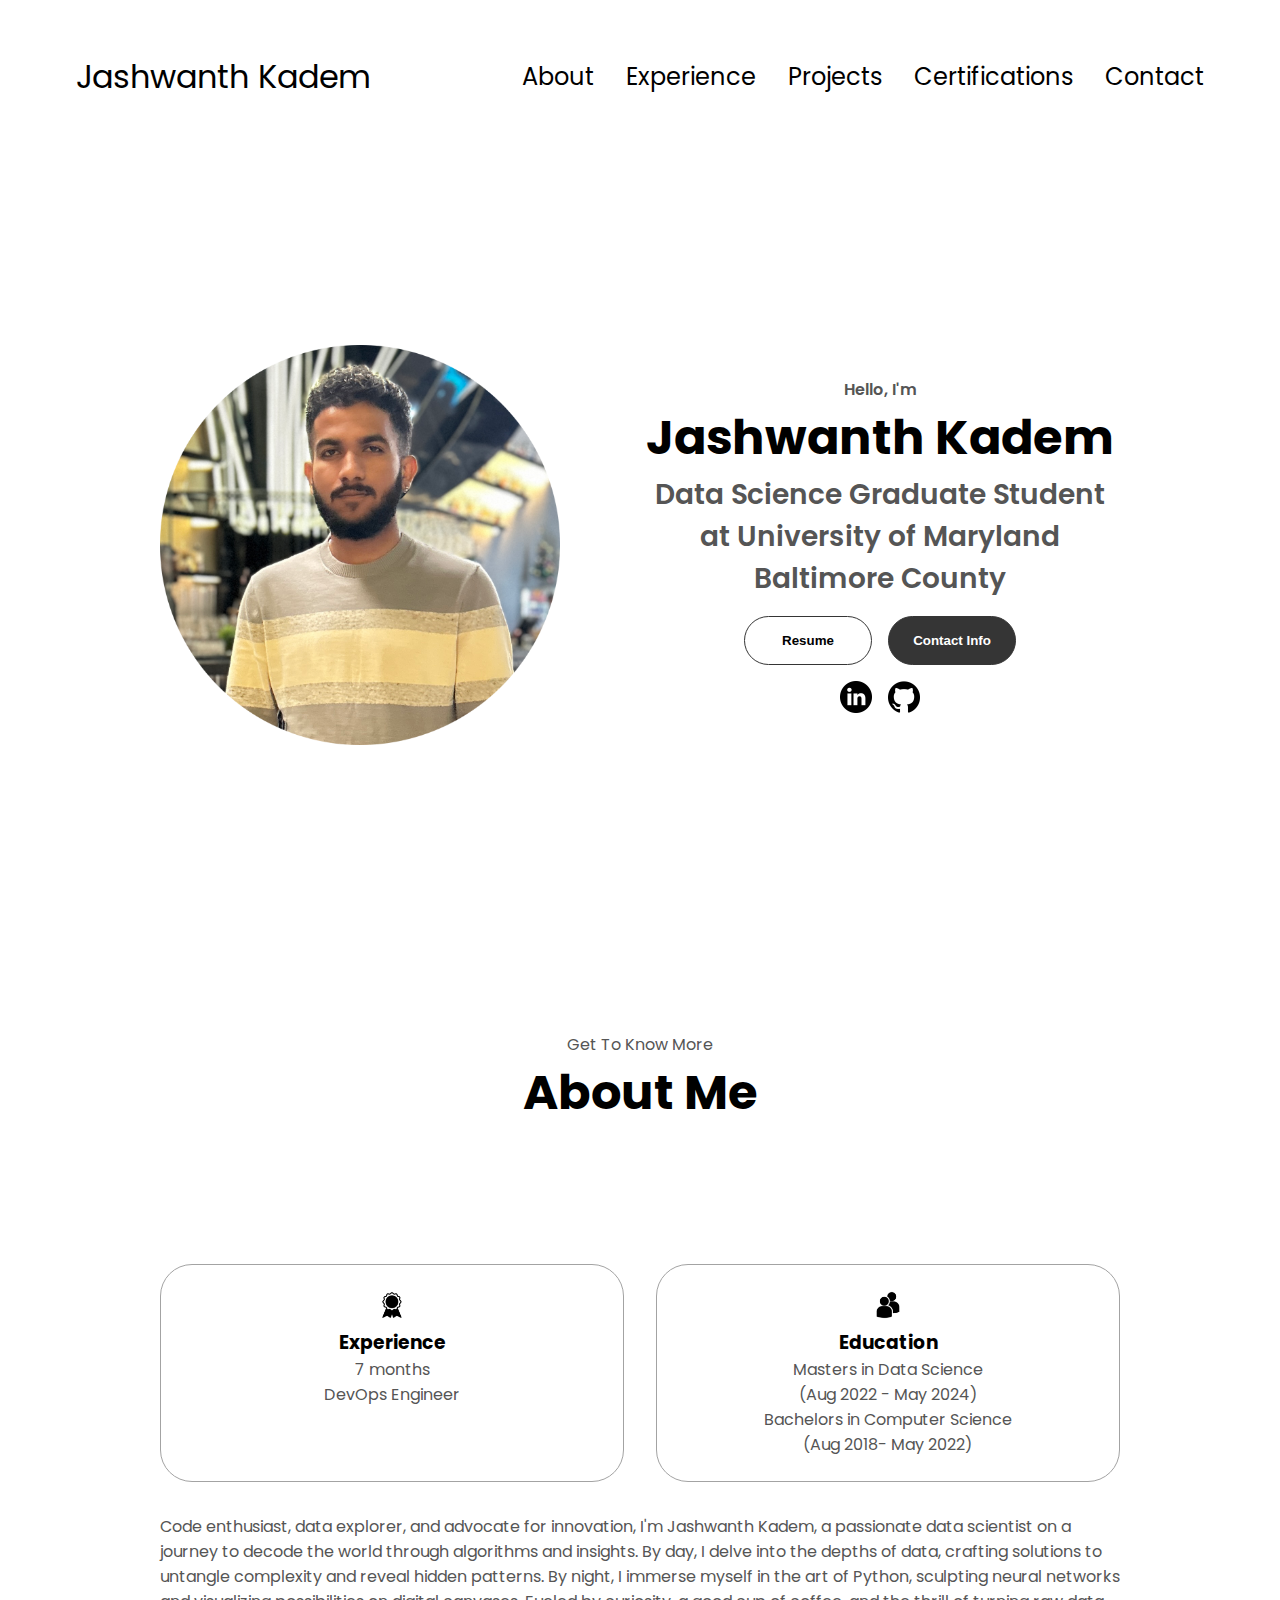
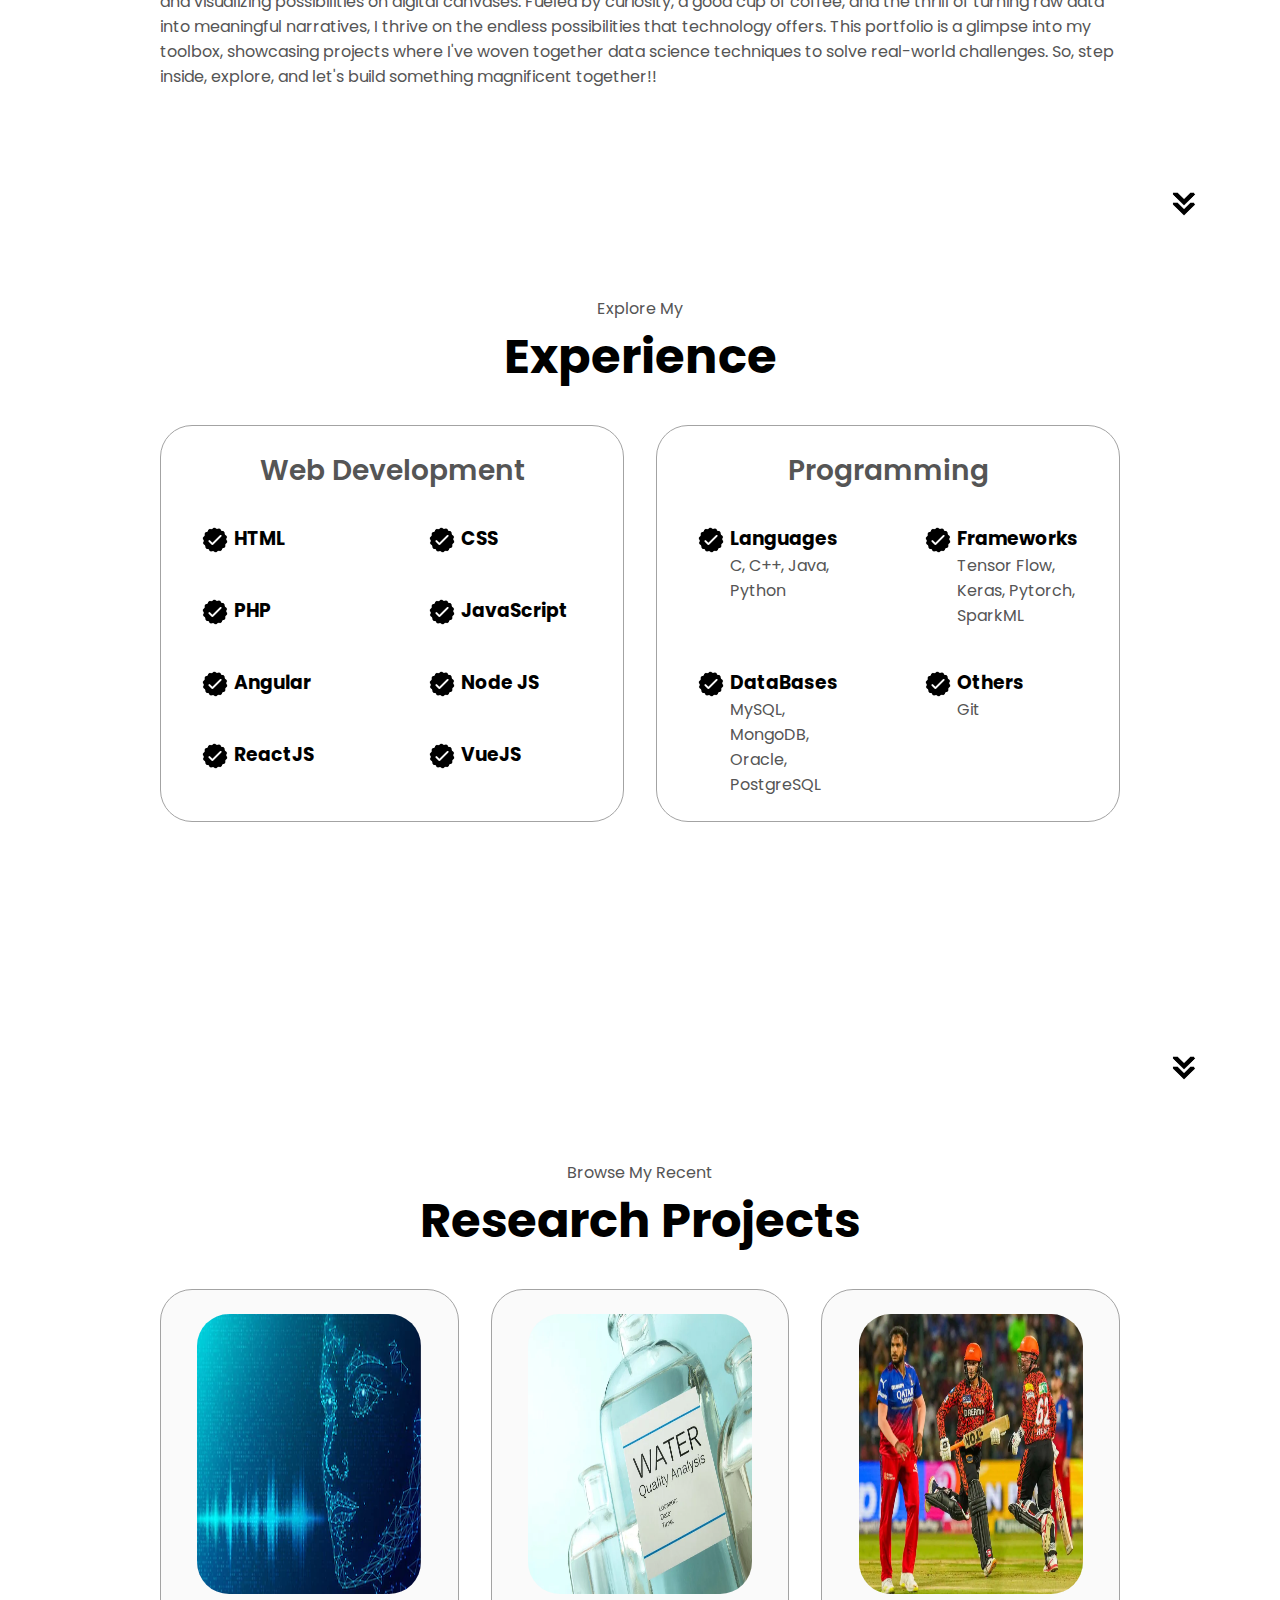
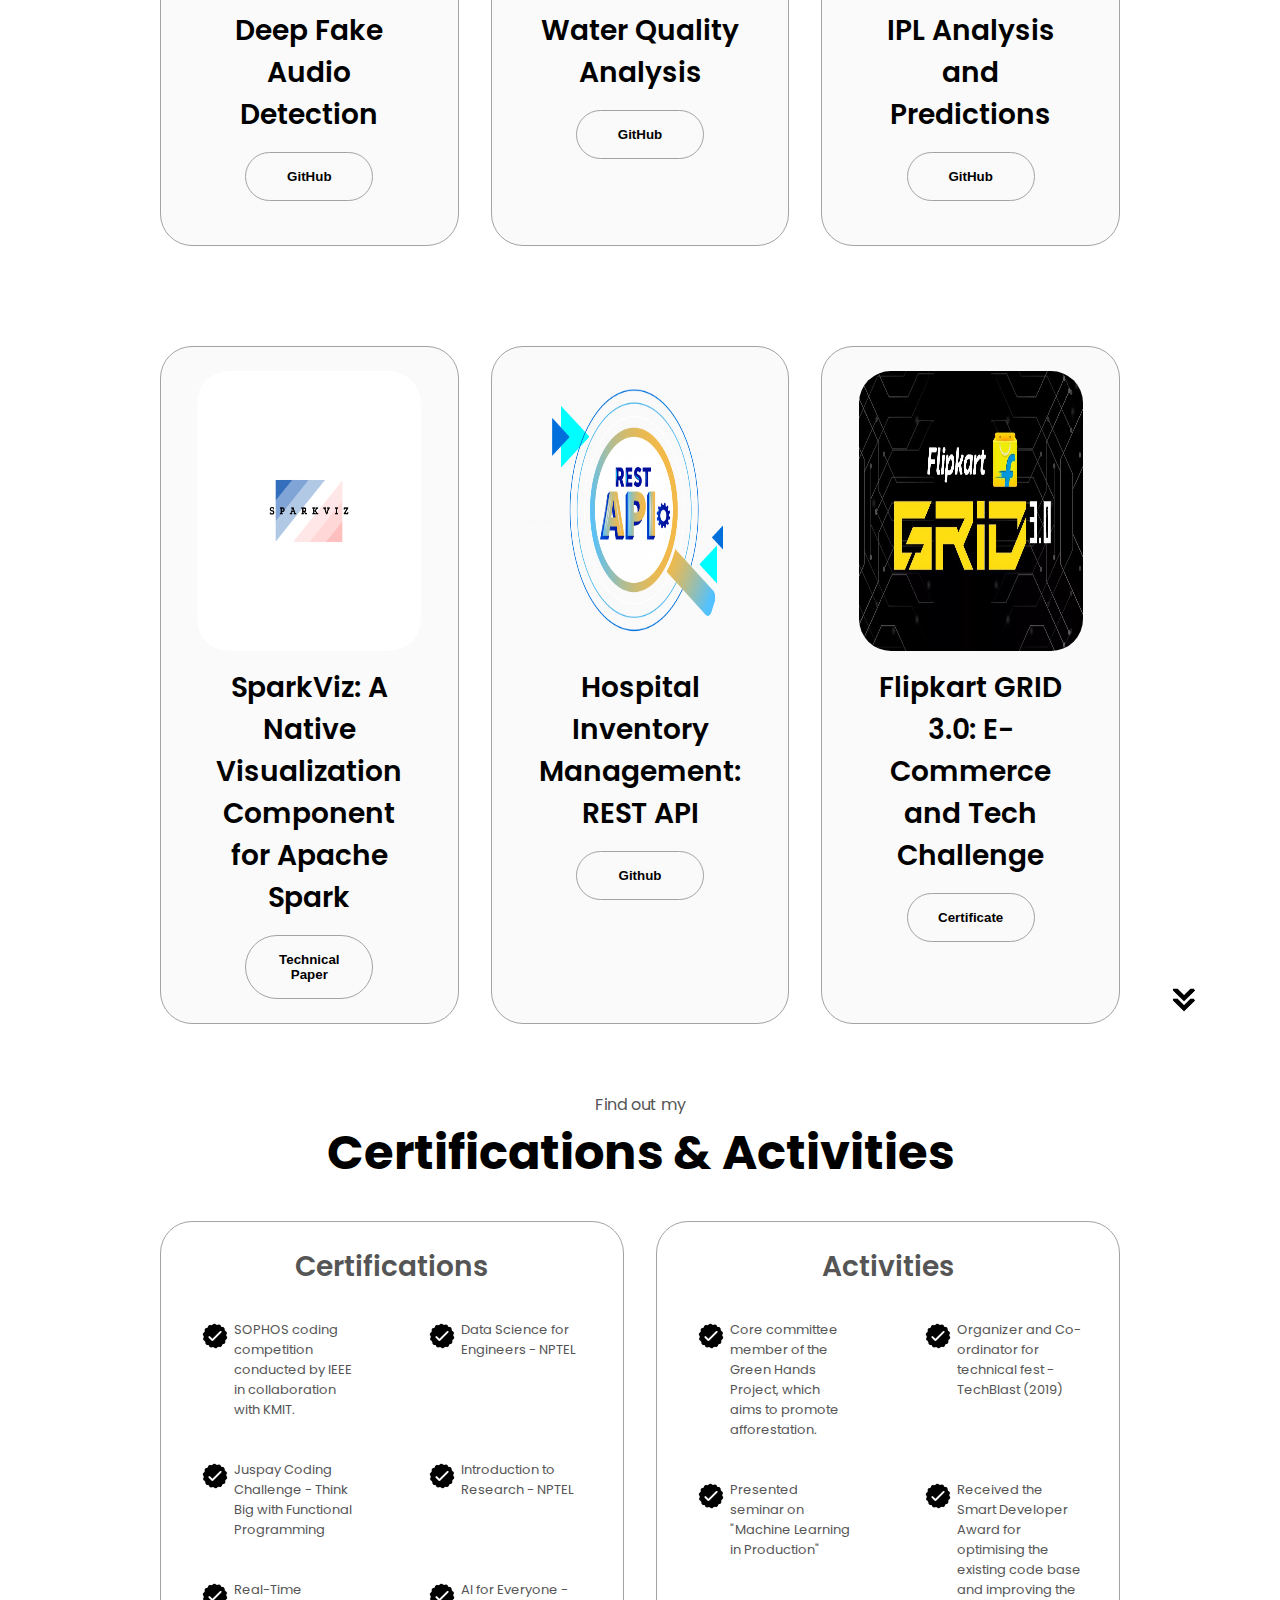
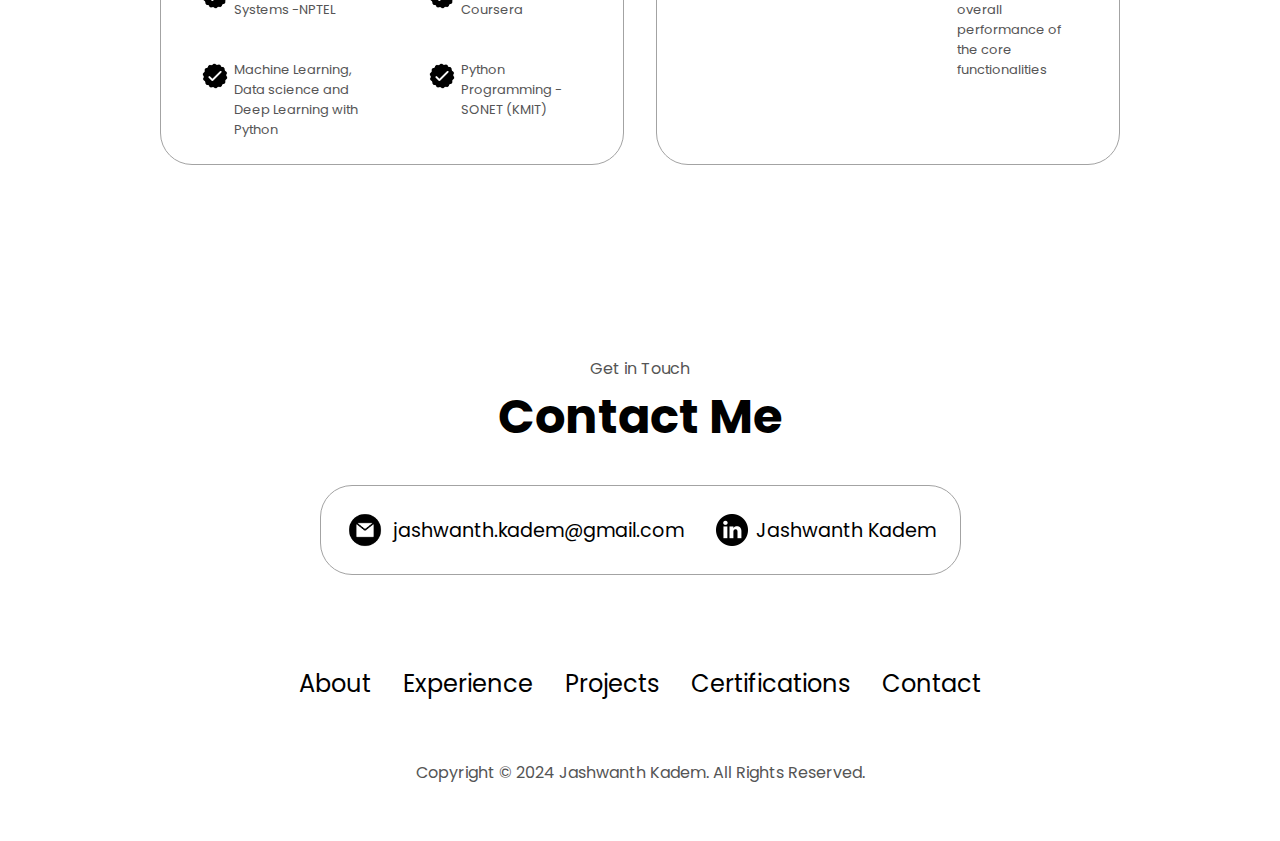
==== index.html @ 98bf72a2 "Update index.html" ====
<!DOCTYPE html>
<html lang="en">
  <head>
    <meta charset="UTF-8" />
    <meta http-equiv="X-UA-Compatible" content="IE=edge" />
    <meta name="viewport" content="width=device-width, initial-scale=1.0" />
    <title>Jashwanth Kadem</title>
    <link rel="stylesheet" href="style.css" />
    <link rel="stylesheet" href="mediaqueries.css" />
  </head>
  <body>
    <nav id="desktop-nav">
      <div class="logo">Jashwanth Kadem</div>
      <div>
        <ul class="nav-links">
          <li><a href="#about">About</a></li>
          <li><a href="#experience">Experience</a></li>
          <li><a href="#projects">Projects</a></li>
          <li><a href="#certifications">Certifications</a></li>
          <li><a href="#contact">Contact</a></li>
        </ul>
      </div>
    </nav>
    <nav id="hamburger-nav">
      <div class="logo">Jashwanth Kadem</div>
      <div class="hamburger-menu">
        <div class="hamburger-icon" onclick="toggleMenu()">
          <span></span>
          <span></span>
          <span></span>
        </div>
        <div class="menu-links">
          <li><a href="#about" onclick="toggleMenu()">About</a></li>
          <li><a href="#experience" onclick="toggleMenu()">Experience</a></li>
          <li><a href="#projects" onclick="toggleMenu()">Projects</a></li>
          <li><a href="#certifications" onclick="toggleMenu()">Certifications</a></li>
          <li><a href="#contact" onclick="toggleMenu()">Contact</a></li>
        </div>
      </div>
    </nav>
    <section id="profile">
      <div class="section__pic-container">
        <img src="assets/picture.png" alt="Jashwanth Kadem profile picture" />
      </div>
      <div class="section__text">
        <p class="section__text__p1">Hello, I'm</p>
        <h1 class="title">Jashwanth Kadem</h1>
        <p class="section__text__p2">Data Science Graduate Student at University of Maryland Baltimore County</p>
        <div class="btn-container">
          <button
            class="btn btn-color-2"
            onclick="window.open('./assets/Jashwanth_Kadem_V5.pdf')"
          >
            Resume
          </button>
          <button class="btn btn-color-1" onclick="location.href='./#contact'">
            Contact Info
          </button>
        </div>
        <div id="socials-container">
          <img
            src="./assets/linkedin.png"
            alt="My LinkedIn profile"
            class="icon"
            onclick="location.href='https://www.linkedin.com/in/jashwanth-kadem/'"
          />
          <img
            src="./assets/github.png"
            alt="My Github profile"
            class="icon"
            onclick="location.href='https://github.com/jashwanthKadem'"
          />
        </div>
      </div>
    </section>
    <section id="about">
      <p class="section__text__p1">Get To Know More</p>
      <h1 class="title">About Me</h1>
      <div class="section-container">
<!--         <div class="section__pic-container">
          <img
            src="./assets/about-me-pic.jpg"
            alt="Profile picture"
            class="about-pic"
          />
        </div> -->
        <div class="about-details-container">
          <div class="about-containers">
            <div class="details-container">
              <img
                src="./assets/experience.png"
                alt="Experience icon"
                class="icon"
              />
              <h3>Experience</h3>
              <p>7 months <br />DevOps Engineer</p>
            </div>
            <div class="details-container">
              <img
                src="./assets/education.png"
                alt="Education icon"
                class="icon"
              />
              <h3>Education</h3>
              <p>Masters in Data Science<br />(Aug 2022 - May 2024)<br />Bachelors in Computer Science <br />(Aug 2018- May 2022)</p>
            </div>
          </div>
          <div class="text-container">
            <p>
              Code enthusiast, data explorer, and advocate for innovation, I'm Jashwanth Kadem, a passionate data scientist on a journey to decode the world through algorithms and insights.
              By day, I delve into the depths of data, crafting solutions to untangle complexity and reveal hidden patterns. By night, I immerse myself in the art of Python, sculpting neural networks and visualizing possibilities on digital canvases. 
              Fueled by curiosity, a good cup of coffee, and the thrill of turning raw data into meaningful narratives, I thrive on the endless possibilities that technology offers.
              This portfolio is a glimpse into my toolbox, showcasing projects where I've woven together data science techniques to solve real-world challenges. So, step inside, explore, and let's build something magnificent together!!
            </p>
          </div>
        </div>
      </div>
      <img
        src="./assets/arrow.png"
        alt="Arrow icon"
        class="icon arrow"
        onclick="location.href='./#experience'"
      />
    </section>
    <section id="experience">
      <p class="section__text__p1">Explore My</p>
      <h1 class="title">Experience</h1>
      <div class="experience-details-container">
        <div class="about-containers">
          <div class="details-container">
            <h2 class="experience-sub-title">Web Development</h2>
            <div class="article-container">
              <article>
                <img
                src="./assets/checkmark.png"
                  alt="Experience icon"
                  class="icon"
                />
                <div>
                  <h3>HTML</h3>  
                </div>
              </article>
              <article>
                <img
                  src="./assets/checkmark.png"
                  alt="Experience icon"
                  class="icon"
                />
                <div>
                  <h3>CSS</h3>
                </div>
              </article>
              <article>
                <img
                  src="./assets/checkmark.png"
                  alt="Experience icon"
                  class="icon"
                />
                <div>
                  <h3>PHP</h3>                 
                </div>
              </article>
              <article>
                <img
                  src="./assets/checkmark.png"
                  alt="Experience icon"
                  class="icon"
                />
                <div>
                  <h3>JavaScript</h3> 
                </div>
              </article>
              <article>
                <img
                  src="./assets/checkmark.png"
                  alt="Experience icon"
                  class="icon"
                />
                <div>
                  <h3>Angular</h3>                 
                </div>
              </article>
              <article>
                <img
                  src="./assets/checkmark.png"
                  alt="Experience icon"
                  class="icon"
                />
                <div>
                  <h3>Node JS</h3>
                </div>
              </article>
              <article>
                <img
                  src="./assets/checkmark.png"
                  alt="Experience icon"
                  class="icon"
                />
                <div>
                  <h3>ReactJS</h3>
                </div>
              </article>
              <article>
                <img
                  src="./assets/checkmark.png"
                  alt="Experience icon"
                  class="icon"
                />
                <div>
                  <h3>VueJS</h3>
                </div>
              </article>
            </div>
          </div>
          <div class="details-container">
            <h2 class="experience-sub-title">Programming</h2>
            <div class="article-container">
              <article>
                <img
                  src="./assets/checkmark.png"
                  alt="Experience icon"
                  class="icon"
                />
                <div>
                  <h3>Languages</h3>
                  <p>C, C++, Java, Python</p>
                </div>
              </article>
              <article>
                <img
                  src="./assets/checkmark.png"
                  alt="Experience icon"
                  class="icon"
                />
                <div>
                  <h3>Frameworks</h3>
                  <p>Tensor Flow, Keras, Pytorch, SparkML</p>
                </div>
              </article>
              <article>
                <img
                  src="./assets/checkmark.png"
                  alt="Experience icon"
                  class="icon"
                />
                <div>
                  <h3>DataBases</h3>
                  <p>MySQL, MongoDB, Oracle, PostgreSQL </p>
                </div>
              </article>
              <article>
                <img
                  src="./assets/checkmark.png"
                  alt="Experience icon"
                  class="icon"
                />
                <div>
                  <h3>Others</h3>
                  <p>Git</p>
                </div>
              </article>
            </div>
          </div>
        </div>
      </div>
      <img
        src="./assets/arrow.png"
        alt="Arrow icon"
        class="icon arrow"
        onclick="location.href='./#projects'"
      />
    </section>
    <section id="projects">
      <p class="section__text__p1">Browse My Recent</p>
      <h1 class="title">Research Projects</h1>
      <div class="experience-details-container">
        <div class="about-containers">
          <div class="details-container color-container">
            <div class="article-container">
              <img style="height: 280px;"
                src="./assets/artificial-intelligence-ai.jpeg.webp"
                alt="Project 1"
                class="project-img"
              />
            </div>
            <h2 class="experience-sub-title project-title">Deep Fake Audio Detection</h2>
            <div class="btn-container">
              <button
                style="margin-bottom: 20px;"
                class="btn btn-color-2 project-btn"
                onclick="window.open('https://github.com/jashwanthKadem/DeepFake-Audio-Detection')"
              >
                GitHub
              </button>
          
            </div>
          </div>
          <div class="details-container color-container">
            <div class="article-container">
              <img style="height: 280px;"
                src="./assets/water-quality-analysis.jpg.webp"
                alt="Project 2"
                class="project-img"
              />
            </div>
            <h2 class="experience-sub-title project-title">Water Quality Analysis</h2>
            <div class="btn-container">
              <button
                style="margin-bottom: 20px;"
                class="btn btn-color-2 project-btn"
                onclick="window.open('https://github.com/jashwanthKadem/Water-Quality-Analysis')"
              >
                GitHub
              </button>
              
            </div>
          </div>
          <div class="details-container color-container">
            <div class="article-container">
              <img style="height: 280px;"
                src="./assets/IPL-2024-RCB-vs-SRH.jpg.webp"
                alt="Project 3"
                class="project-img"
              />
            </div>
            <h2 class="experience-sub-title project-title">IPL Analysis and Predictions</h2>
            <div class="btn-container">
              <button
                style="margin-bottom: 20px;"
                class="btn btn-color-2 project-btn"
                onclick="window.open('https://github.com/jashwanthKadem/IPL-Predictions')"
              >
                GitHub
              </button>
              
            </div>
          </div>
        </div>
      </div>
    </section>
    <section id="projects">
      <div class="experience-details-container">
        <div class="about-containers">
          <div class="details-container color-container">
            <div class="article-container">
              <img style="height: 280px;"
                src="./assets/SParkViz.png"
                alt="Project 1"
                class="project-img"
              />
            </div>
            <h2 class="experience-sub-title project-title">SparkViz: A Native Visualization Component for Apache Spark</h2>
            <div class="btn-container">
              <button
                class="btn btn-color-2 project-btn"
                onclick="window.open('https://github.com/jashwanthKadem/SparkViz')"
              >
                Technical Paper
              </button>
              
            </div>
          </div>
          <div class="details-container color-container">
            <div class="article-container">
              <img style="height: 280px;"
                src="./assets/micro.png"
                alt="Project 2"
                class="project-img"
              />
            </div>
            <h2 class="experience-sub-title project-title">Hospital Inventory Management: REST API</h2>
            <div class="btn-container">
              <button
                class="btn btn-color-2 project-btn"
                onclick="window.open('https://github.com/Kalyanraja/18DB1A054X-MICRO-PROJECT-1')"
              >
                Github
              </button>
            </div>
          </div>
          <div class="details-container color-container">
            <div class="article-container">
              <img style="height: 280px;"
                src="./assets/featured.png"
                alt="Project 3"
                class="project-img"
              />
            </div>
            <h2 class="experience-sub-title project-title">Flipkart GRID 3.0: E-Commerce and Tech Challenge</h2>
            <div class="btn-container">
              <button
                class="btn btn-color-2 project-btn"
                onclick="window.open('./assets/Cdflip.pdf')"
              >
                Certificate
              </button>
            </div>
          </div>
        </div>
      </div>
      <img
        src="./assets/arrow.png"
        alt="Arrow icon"
        class="icon arrow"
        onclick="location.href='./#certifications'"
      />
    </section>
    <section id="certifications">
      <p class="section__text__p1">Find out my</p>
      <h1 class="title">Certifications & Activities</h1>
      <div class="experience-details-container">
        <div class="about-containers">
          <div class="details-container">
            <h2 class="experience-sub-title">Certifications</h2>
            <div class="article-container" style="font-size: 13px;">
              <article>
                <img
                  src="./assets/checkmark.png"
                  alt="Experience icon"
                  class="icon"
                />
                
                  <p>SOPHOS coding competition conducted by IEEE in collaboration with KMIT.</p>
                
              </article>
              <article>
                <img
                  src="./assets/checkmark.png"
                  alt="Experience icon"
                  class="icon"
                />
                
                  <p>Data Science for Engineers - NPTEL</p>
                
              </article>
              <article>
                <img
                  src="./assets/checkmark.png"
                  alt="Experience icon"
                  class="icon"
                />
                
                  <p>Juspay Coding Challenge - Think Big with Functional Programming </p>
                
              </article>
              <article>
                <img
                  src="./assets/checkmark.png"
                  alt="Experience icon"
                  class="icon"
                />
                
                  <p>Introduction to Research - NPTEL</p>
                
              </article>
              <article>
                <img
                  src="./assets/checkmark.png"
                  alt="Experience icon"
                  class="icon"
                />
                <div>
                  <p>Real-Time Systems -NPTEL</p>
                </div>
              </article>
            </article>
            <article>
              <img
                src="./assets/checkmark.png"
                alt="Experience icon"
                class="icon"
              />
              <div>
                <p>AI for Everyone - Coursera</p>
              </div>
            </article>
            <article>
              <img
                src="./assets/checkmark.png"
                alt="Experience icon"
                class="icon"
              />
              <div>
                <p>Machine Learning, Data science and Deep Learning with Python</p>
              </div>
            </article>
            <article>
              <img
                src="./assets/checkmark.png"
                alt="Experience icon"
                class="icon"
              />
              <div>
                <p>Python Programming - SONET (KMIT)</p>
              </div>
            </article>
            </div>
          </div>
          <div class="details-container">
            <h2 class="experience-sub-title">Activities</h2>
            <div class="article-container" style="font-size: 13px;">
              <article>
                <img
                  src="./assets/checkmark.png"
                  alt="Experience icon"
                  class="icon"
                />
                <div>
                  <p>Core committee member of the Green Hands Project, which aims to promote afforestation.</p>
                </div>
              </article>
              <article>
                <img
                  src="./assets/checkmark.png"
                  alt="Experience icon"
                  class="icon"
                />
                <div>
                  <p>Organizer and Co-ordinator for technical fest - TechBlast (2019)</p>
                </div>
              </article>
              <article>
                <img
                  src="./assets/checkmark.png"
                  alt="Experience icon"
                  class="icon"
                />
                <div>
                  <p>Presented seminar on "Machine Learning in Production"</p>
                </div>
              </article>
              <article>
                <img
                  src="./assets/checkmark.png"
                  alt="Experience icon"
                  class="icon"
                />
                <div>
                  <p>Received the Smart Developer Award for optimising the existing code base and improving the
                    overall performance of the core functionalities</p>
                </div>
              </article>
            </div>
              
          </div>
        </div>
      </div>
      <img
        src="./assets/arrow.png"
        alt="Arrow icon"
        class="icon arrow"
        onclick="location.href='./#contact'"
      />
    </section>
    <section id="contact">
      <p class="section__text__p1">Get in Touch</p>
      <h1 class="title">Contact Me</h1>
      <div class="contact-info-upper-container">
        <div class="contact-info-container">
          <img
            src="./assets/email.png"
            alt="Email icon"
            class="icon contact-icon email-icon"
          />
          <p><a href="mailto:examplemail@gmail.com">jashwanth.kadem@gmail.com</a></p>
        </div>
        <div class="contact-info-container">
          <img
            src="./assets/linkedin.png"
            alt="LinkedIn icon"
            class="icon contact-icon"
          />
          <p><a href="https://www.linkedin.com/in/jashwanth-kadem7/">Jashwanth Kadem</a></p>
        </div>
      </div>
    </section>
    <footer>
      <nav>
        <div class="nav-links-container">
          <ul class="nav-links">
            <li><a href="#about">About</a></li>
            <li><a href="#experience">Experience</a></li>
            <li><a href="#projects">Projects</a></li>
            <li><a href="#certifications">Certifications</a></li>
            <li><a href="#contact">Contact</a></li>
          </ul>
        </div>
      </nav>
      <p>Copyright &#169; 2024 Jashwanth Kadem. All Rights Reserved.</p>
    </footer>
    <script src="script.js"></script>
  </body>
</html>
---- style.css ----
/* GENERAL */

@import url("https://fonts.googleapis.com/css2?family=Poppins:wght@300;400;500;600&display=swap");

* {
  margin: 0;
  padding: 0;
}

body {
  font-family: "Poppins", sans-serif;
}

html {
  scroll-behavior: smooth;
}

p {
  color: rgb(85, 85, 85);
}

/* TRANSITION */

a,
.btn {
  transition: all 300ms ease;
}

/* DESKTOP NAV */

nav,
.nav-links {
  display: flex;
}

nav {
  justify-content: space-around;
  align-items: center;
  height: 17vh;
}

.nav-links {
  gap: 2rem;
  list-style: none;
  font-size: 1.5rem;
}

a {
  color: black;
  text-decoration: none;
  text-decoration-color: white;
}

a:hover {
  color: grey;
  text-decoration: underline;
  text-underline-offset: 1rem;
  text-decoration-color: rgb(181, 181, 181);
}

.logo {
  font-size: 2rem;
}

.logo:hover {
  cursor: default;
}

/* HAMBURGER MENU */

#hamburger-nav {
  display: none;
}

.hamburger-menu {
  position: relative;
  display: inline-block;
}

.hamburger-icon {
  display: flex;
  flex-direction: column;
  justify-content: space-between;
  height: 24px;
  width: 30px;
  cursor: pointer;
}

.hamburger-icon span {
  width: 100%;
  height: 2px;
  background-color: black;
  transition: all 0.3 ease-in-out;
}

.menu-links {
  position: absolute;
  top: 100%;
  right: 0;
  background-color: white;
  width: fit-content;
  max-height: 0;
  overflow: hidden;
  transition: all 0.3 ease-in-out;
}

.menu-links a {
  display: block;
  padding: 10px;
  text-align: center;
  font-size: 1.5rem;
  color: black;
  text-decoration: none;
  transition: all 0.3 ease-in-out;
}

.menu-links li {
  list-style: none;
}

.menu-links.open {
  max-height: 300px;
}

.hamburger-icon.open span:first-child {
  transform: rotate(45deg) translate(10px, 5px);
}

.hamburger-icon.open span:nth-child(2) {
  opacity: 0;
}

.hamburger-icon.open span:last-child {
  transform: rotate(-45deg) translate(10px, -5px);
}

.hamburger-icon span:first-child {
  transform: none;
}

.hamburger-icon span:first-child {
  opacity: 1;
}

.hamburger-icon span:first-child {
  transform: none;
}

/* SECTIONS */

section {
  padding-top: 4vh;
  height: 96vh;
  margin: 0 10rem;
  box-sizing: border-box;
  min-height: fit-content;
}

.section-container {
  display: flex;
}

/* PROFILE SECTION */

#profile {
  display: flex;
  justify-content: center;
  gap: 5rem;
  height: 80vh;
}

.section__pic-container {
  display: flex;
  height: 400px;
  width: 400px;
  margin: auto 0;
}

.section__text {
  align-self: center;
  text-align: center;
}

.section__text p {
  font-weight: 600;
}

.section__text__p1 {
  text-align: center;
}

.section__text__p2 {
  font-size: 1.75rem;
  margin-bottom: 1rem;
}

.title {
  font-size: 3rem;
  text-align: center;
}

#socials-container {
  display: flex;
  justify-content: center;
  margin-top: 1rem;
  gap: 1rem;
}

/* ICONS */

.icon {
  cursor: pointer;
  height: 2rem;
}

/* BUTTONS */

.btn-container {
  display: flex;
  justify-content: center;
  gap: 1rem;
}

.btn {
  font-weight: 600;
  transition: all 300ms ease;
  padding: 1rem;
  width: 8rem;
  border-radius: 2rem;
}

.btn-color-1,
.btn-color-2 {
  border: rgb(53, 53, 53) 0.1rem solid;
}

.btn-color-1:hover,
.btn-color-2:hover {
  cursor: pointer;
}

.btn-color-1,
.btn-color-2:hover {
  background: rgb(53, 53, 53);
  color: white;
}

.btn-color-1:hover {
  background: rgb(0, 0, 0);
}

.btn-color-2 {
  background: none;
}

.btn-color-2:hover {
  border: rgb(255, 255, 255) 0.1rem solid;
}

.btn-container {
  gap: 1rem;
}

/* ABOUT SECTION */

#about {
  position: relative;
}

.about-containers {
  gap: 2rem;
  margin-bottom: 2rem;
  margin-top: 2rem;
}

.about-details-container {
  justify-content: center;
  flex-direction: column;
}

.about-containers,
.about-details-container {
  display: flex;
}

.about-pic {
  border-radius: 2rem;
  height: 440px;
}

.arrow {
  position: absolute;
  right: -5rem;
  bottom: 2.5rem;
}

.details-container {
  padding: 1.5rem;
  flex: 1;
  background: white;
  border-radius: 2rem;
  border: rgb(53, 53, 53) 0.1rem solid;
  border-color: rgb(163, 163, 163);
  text-align: center;
}

.section-container {
  gap: 4rem;
  height: 80%;
}

.section__pic-container {
  height: 400px;
  width: 400px;
  margin: auto 0;
}

/* EXPERIENCE SECTION */

#experience {
  position: relative;
}

.experience-sub-title {
  color: rgb(85, 85, 85);
  font-weight: 600;
  font-size: 1.75rem;
  margin-bottom: 2rem;
}

.experience-details-container {
  display: flex;
  justify-content: center;
  flex-direction: column;
}

.article-container {
  display: flex;
  text-align: initial;
  flex-wrap: wrap;
  flex-direction: row;
  gap: 2.5rem;
  justify-content: space-around;
}

article {
  display: flex;
  width: 10rem;
  gap: 0.2rem;
}

article .icon {
  cursor: default;
}

/* PROJECTS SECTION */

#projects {
  position: relative;
}

.color-container {
  border-color: rgb(163, 163, 163);
  background: rgb(250, 250, 250);
}

.project-img {
  border-radius: 2rem;
  width: 90%;
  height: 90%;
}

.project-title {
  margin: 1rem;
  color: black;
}

.project-btn {
  color: black;
  border-color: rgb(163, 163, 163);
}

/* CONTACT */

#contact {
  display: flex;
  justify-content: center;
  flex-direction: column;
  height: 70vh;
}

.contact-info-upper-container {
  display: flex;
  justify-content: center;
  border-radius: 2rem;
  border: rgb(53, 53, 53) 0.1rem solid;
  border-color: rgb(163, 163, 163);
  background: (250, 250, 250);
  margin: 2rem auto;
  padding: 0.5rem;
}

.contact-info-container {
  display: flex;
  align-items: center;
  justify-content: center;
  gap: 0.5rem;
  margin: 1rem;
}

.contact-info-container p {
  font-size: larger;
}

.contact-icon {
  cursor: default;
}

.email-icon {
  height: 2.5rem;
}

/* FOOTER SECTION */

footer {
  height: 26vh;
  margin: 0 1rem;
}

footer p {
  text-align: center;
}
---- mediaqueries.css ----
@media screen and (max-width: 1400px) {
  #profile {
    height: 83vh;
    margin-bottom: 6rem;
  }
  .about-containers {
    flex-wrap: wrap;
  }
  #contact,
  #projects {
    height: fit-content;
  }
}

@media screen and (max-width: 1200px) {
  #desktop-nav {
    display: none;
  }
  #hamburger-nav {
    display: flex;
  }
  #experience,
  .experience-details-container {
    margin-top: 2rem;
  }
  #profile,
  .section-container {
    display: block;
  }
  .arrow {
    display: none;
  }
  section,
  .section-container {
    height: fit-content;
  }
  section {
    margin: 0 5%;
  }
  .section__pic-container {
    width: 275px;
    height: 275px;
    margin: 0 auto 2rem;
  }
  .about-containers {
    margin-top: 0;
  }
}

@media screen and (max-width: 600px) {
  #contact,
  footer {
    height: 40vh;
  }
  #profile {
    height: 83vh;
    margin-bottom: 0;
  }
  article {
    font-size: 1rem;
  }
  footer nav {
    height: fit-content;
    margin-bottom: 2rem;
  }
  .about-containers,
  .contact-info-upper-container,
  .btn-container {
    flex-wrap: wrap;
  }
  .contact-info-container {
    margin: 0;
  }
  .contact-info-container p,
  .nav-links li a {
    font-size: 1rem;
  }
  .experience-sub-title {
    font-size: 1.25rem;
  }
  .logo {
    font-size: 1.5rem;
  }
  .nav-links {
    flex-direction: column;
    gap: 0.5rem;
    text-align: center;
  }
  .section__pic-container {
    width: auto;
    height: 46vw;
    justify-content: center;
  }
  .section__text__p2 {
    font-size: 1.25rem;
  }
  .title {
    font-size: 2rem;
  }
  .text-container {
    text-align: justify;
  }
}
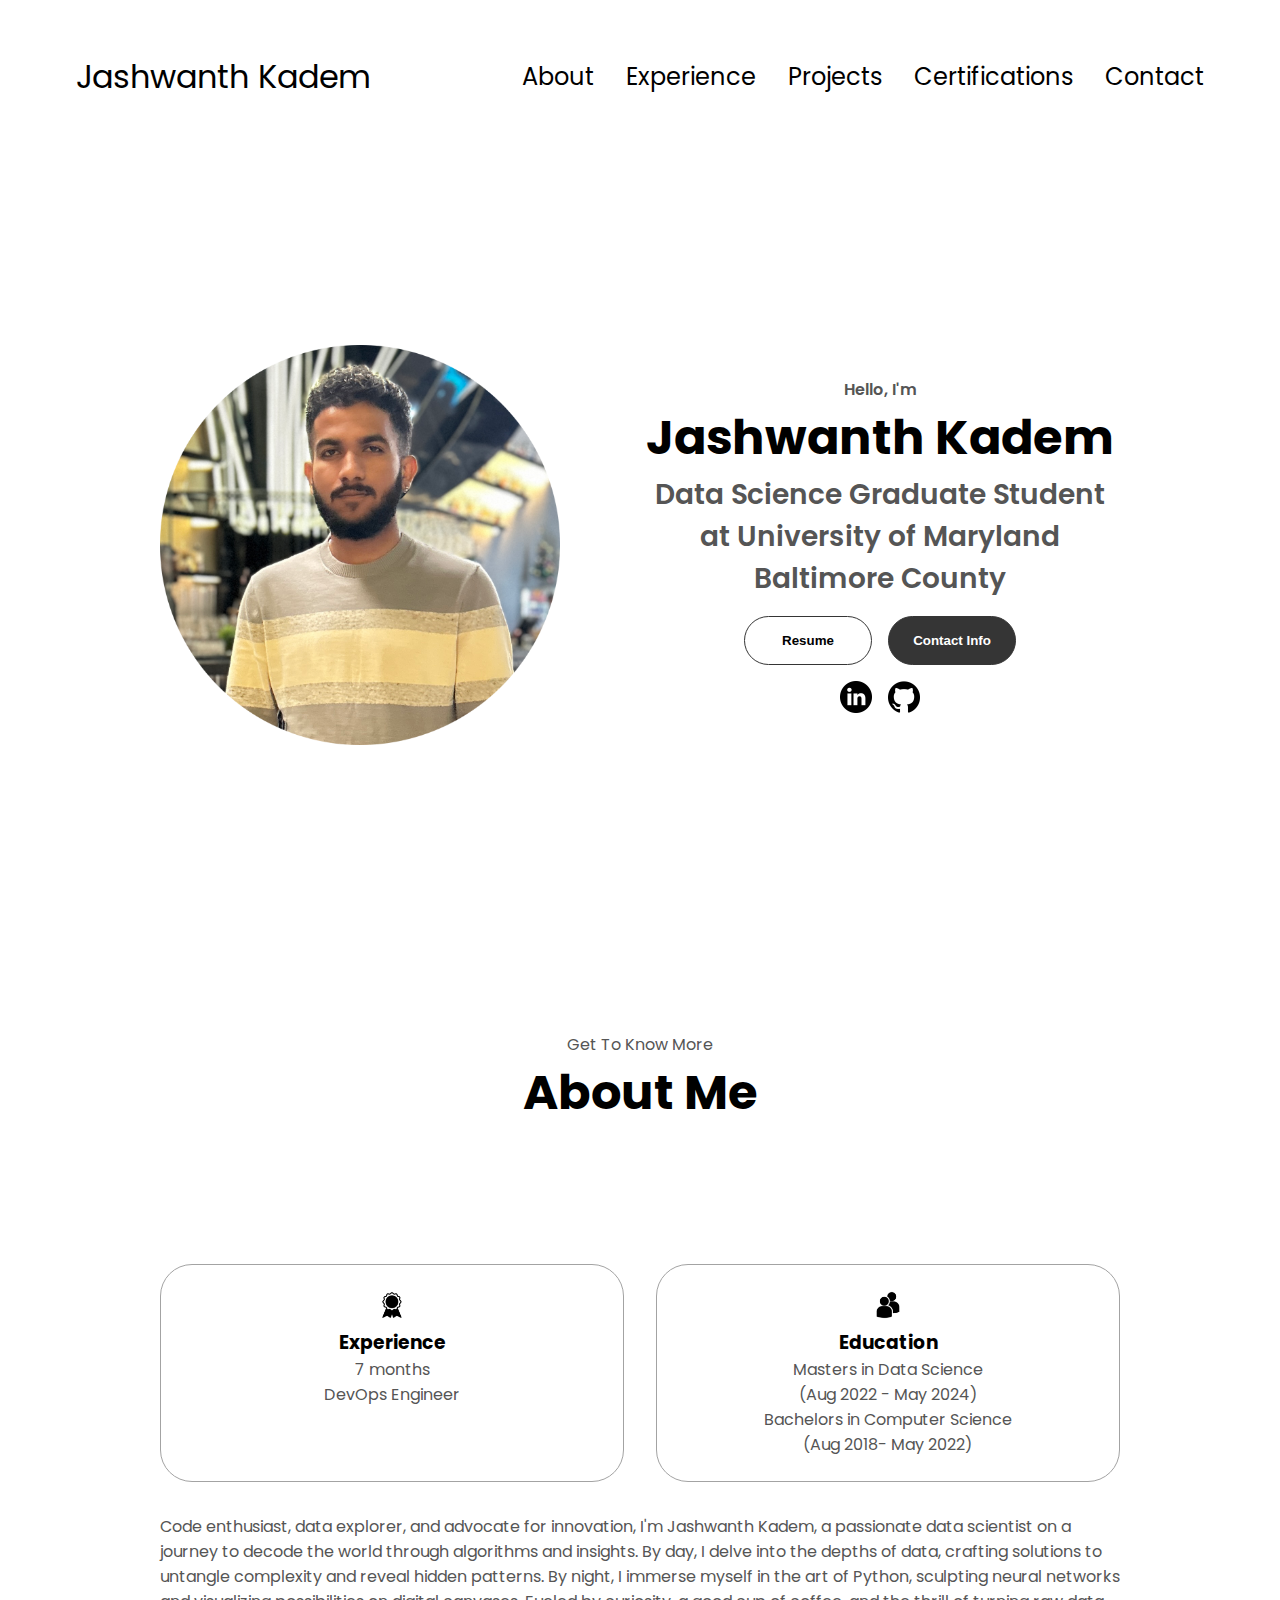
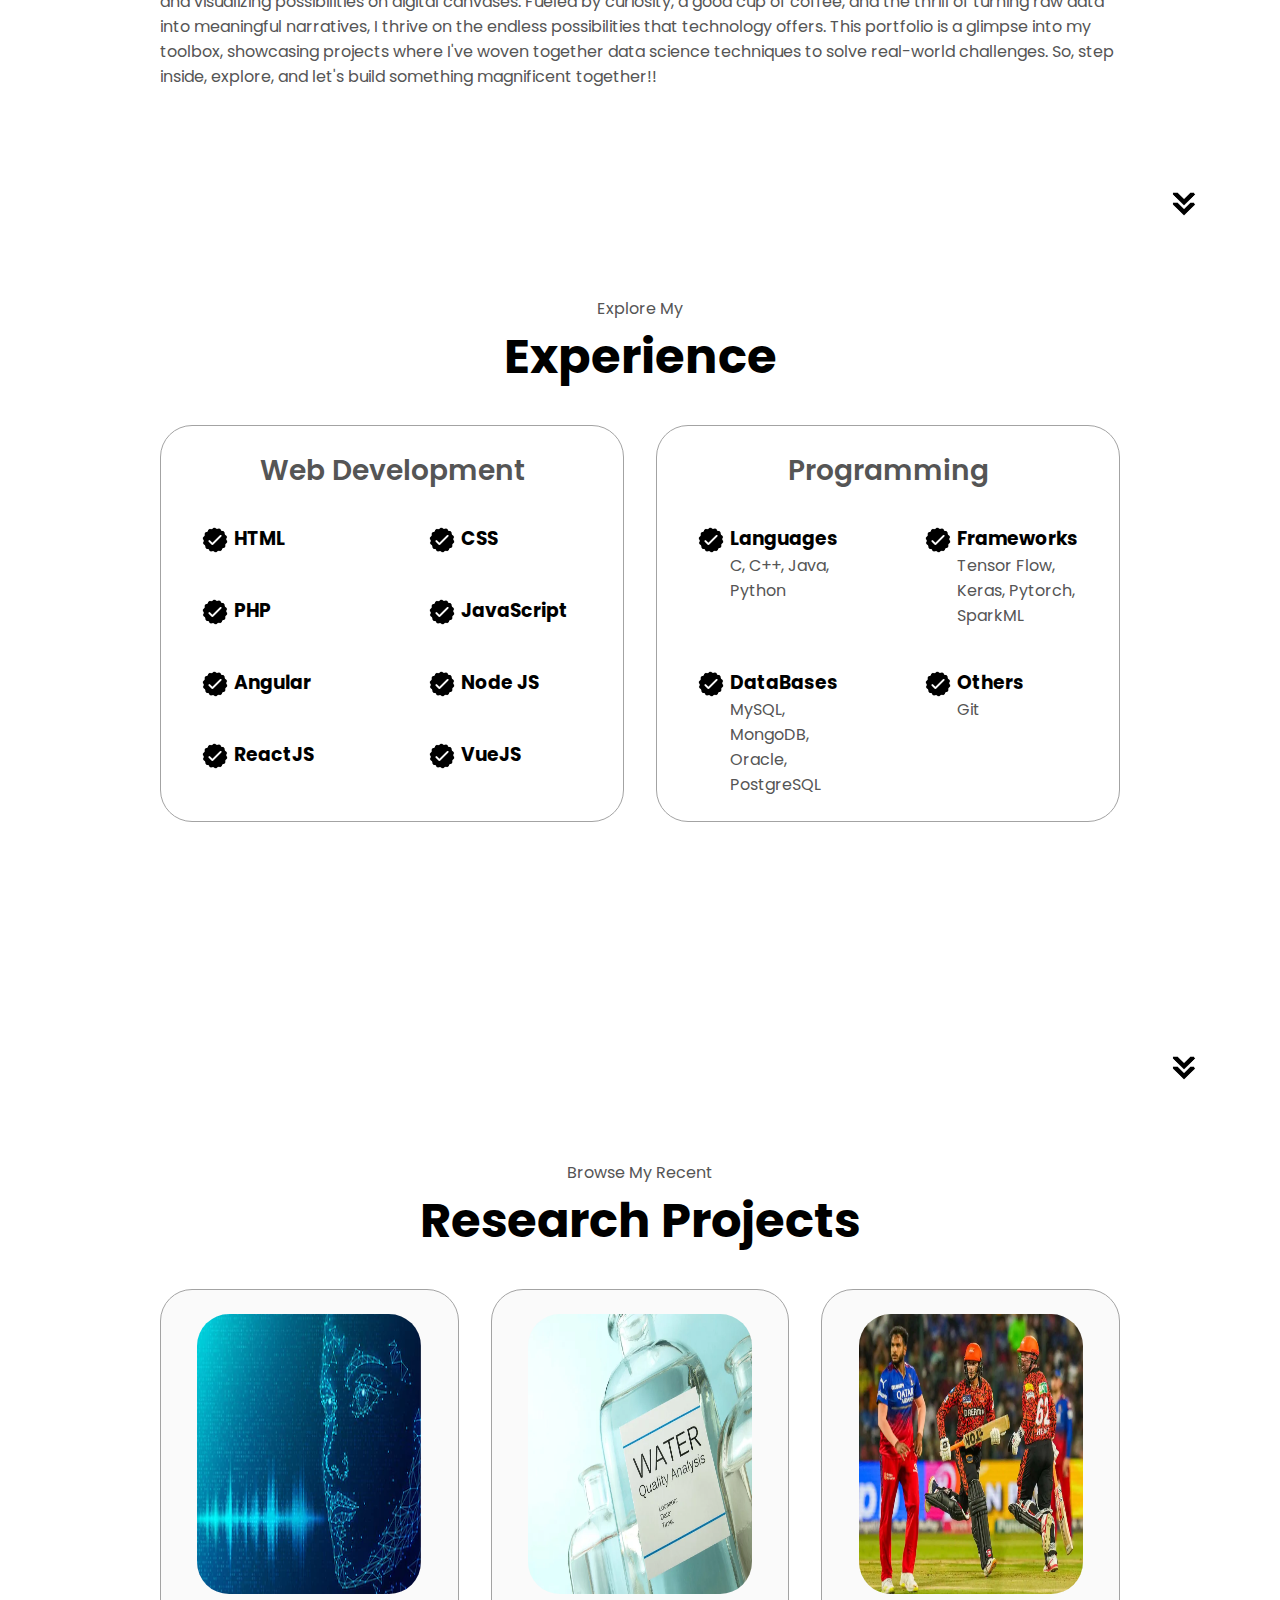
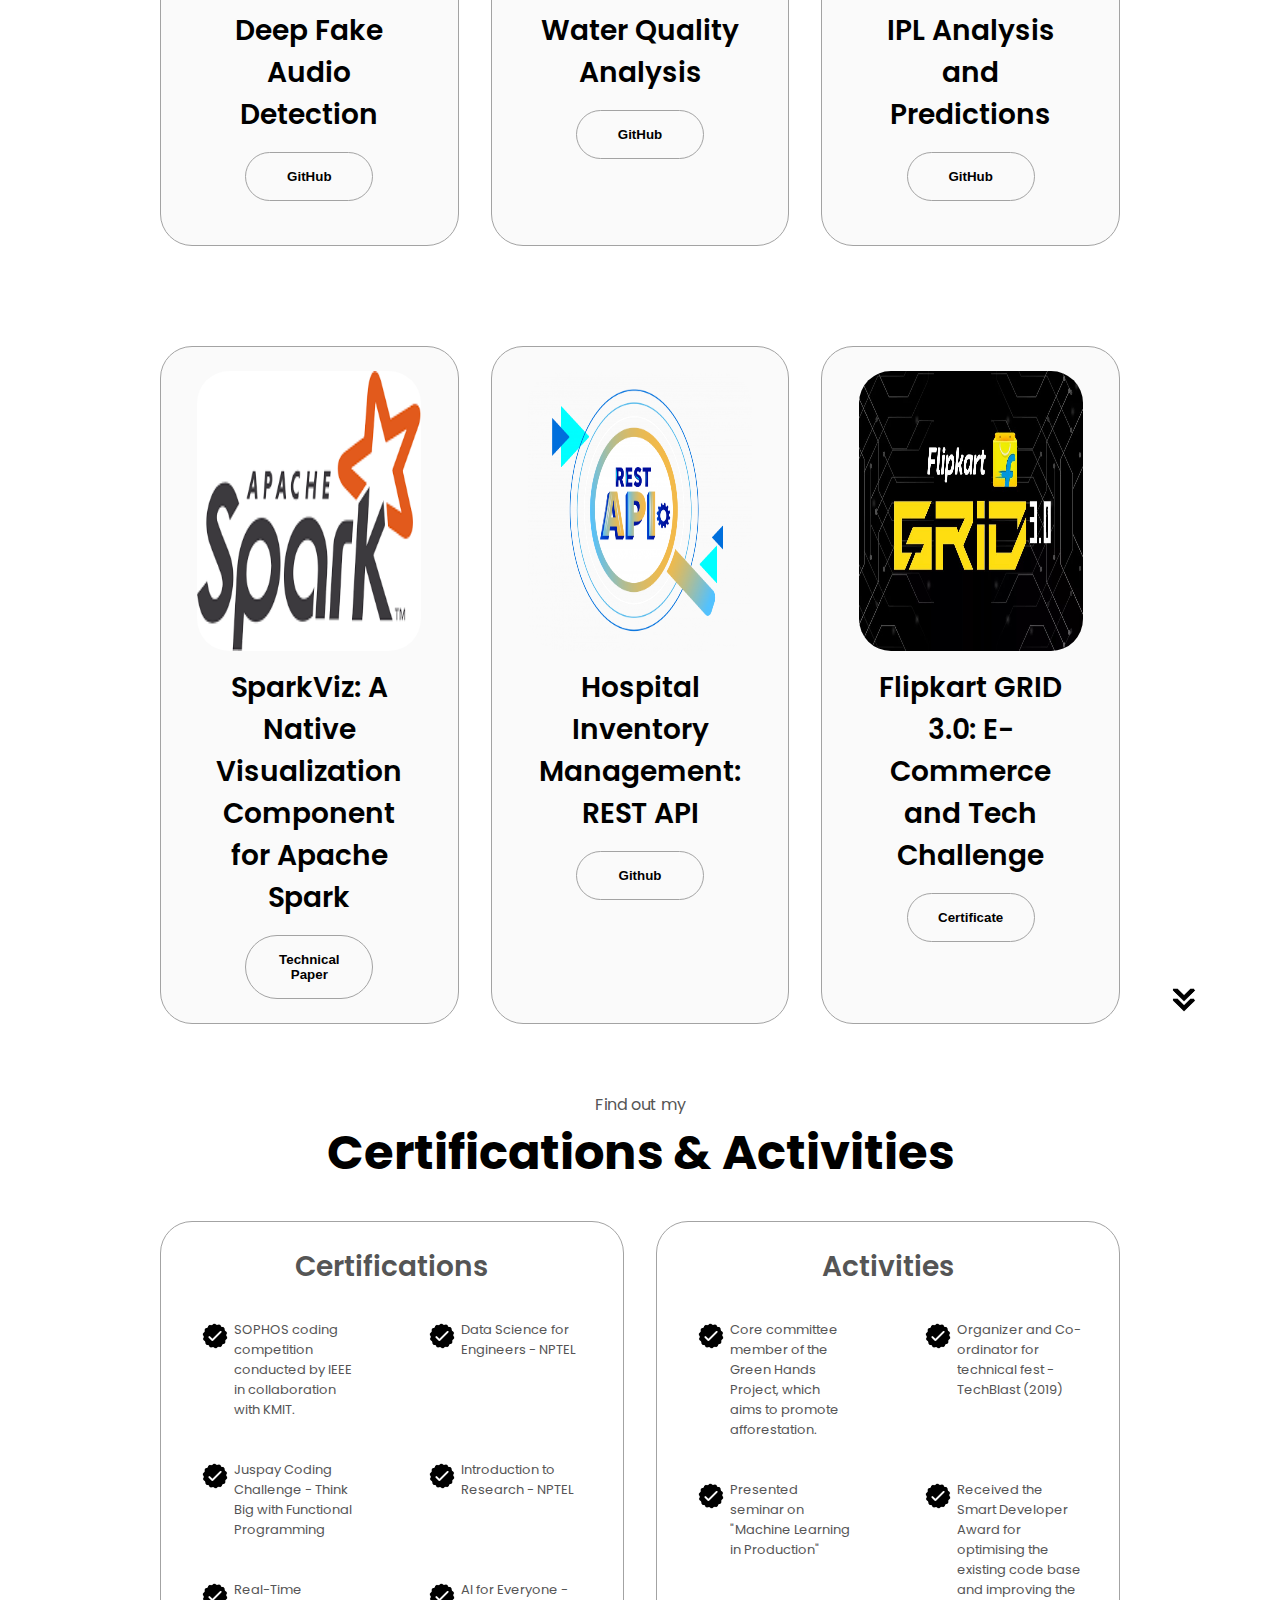
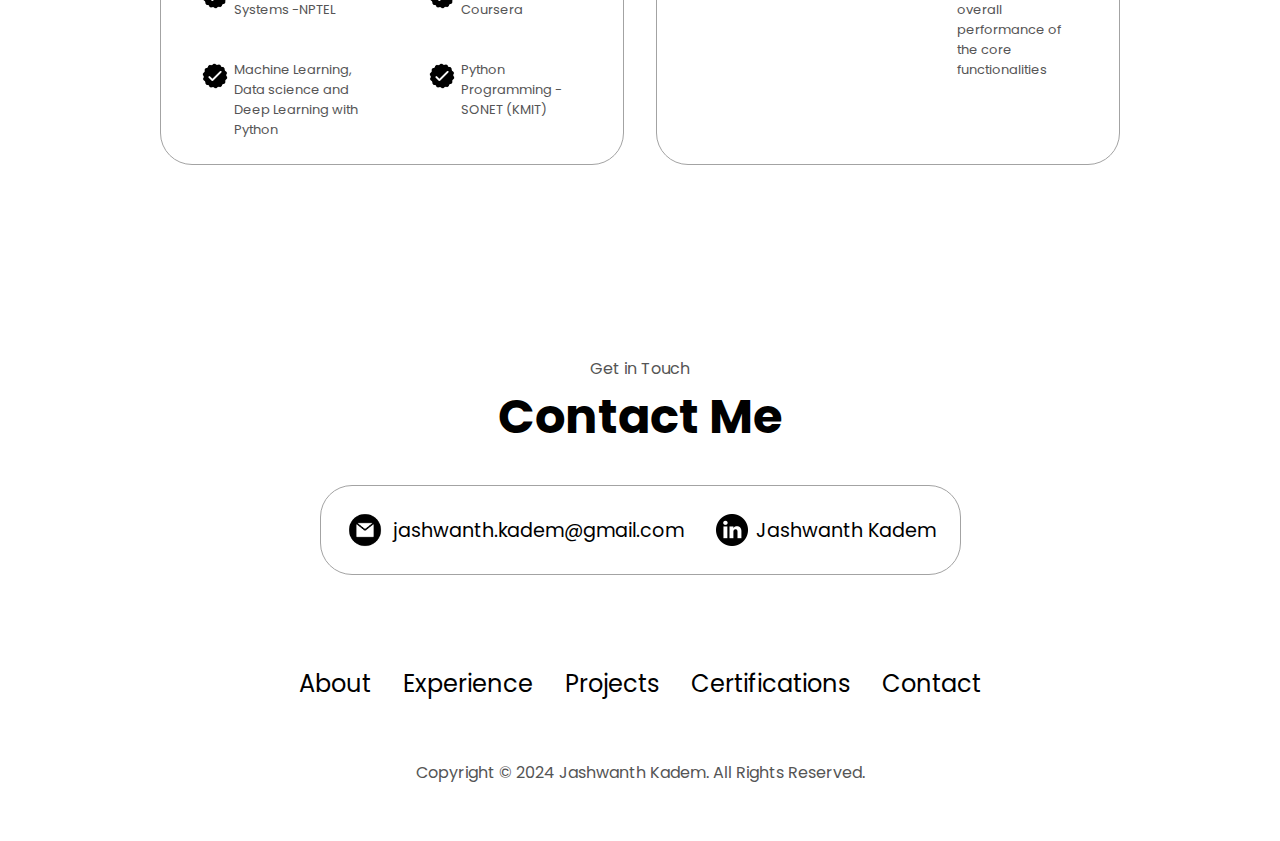
==== commit 56c777ca: "Update index.html" ====
--- a/index.html
+++ b/index.html
@@ -344,7 +344,7 @@
           <div class="details-container color-container">
             <div class="article-container">
               <img style="height: 280px;"
-                src="./assets/SParkViz.png"
+                src="./assets/images.png"
                 alt="Project 1"
                 class="project-img"
               />
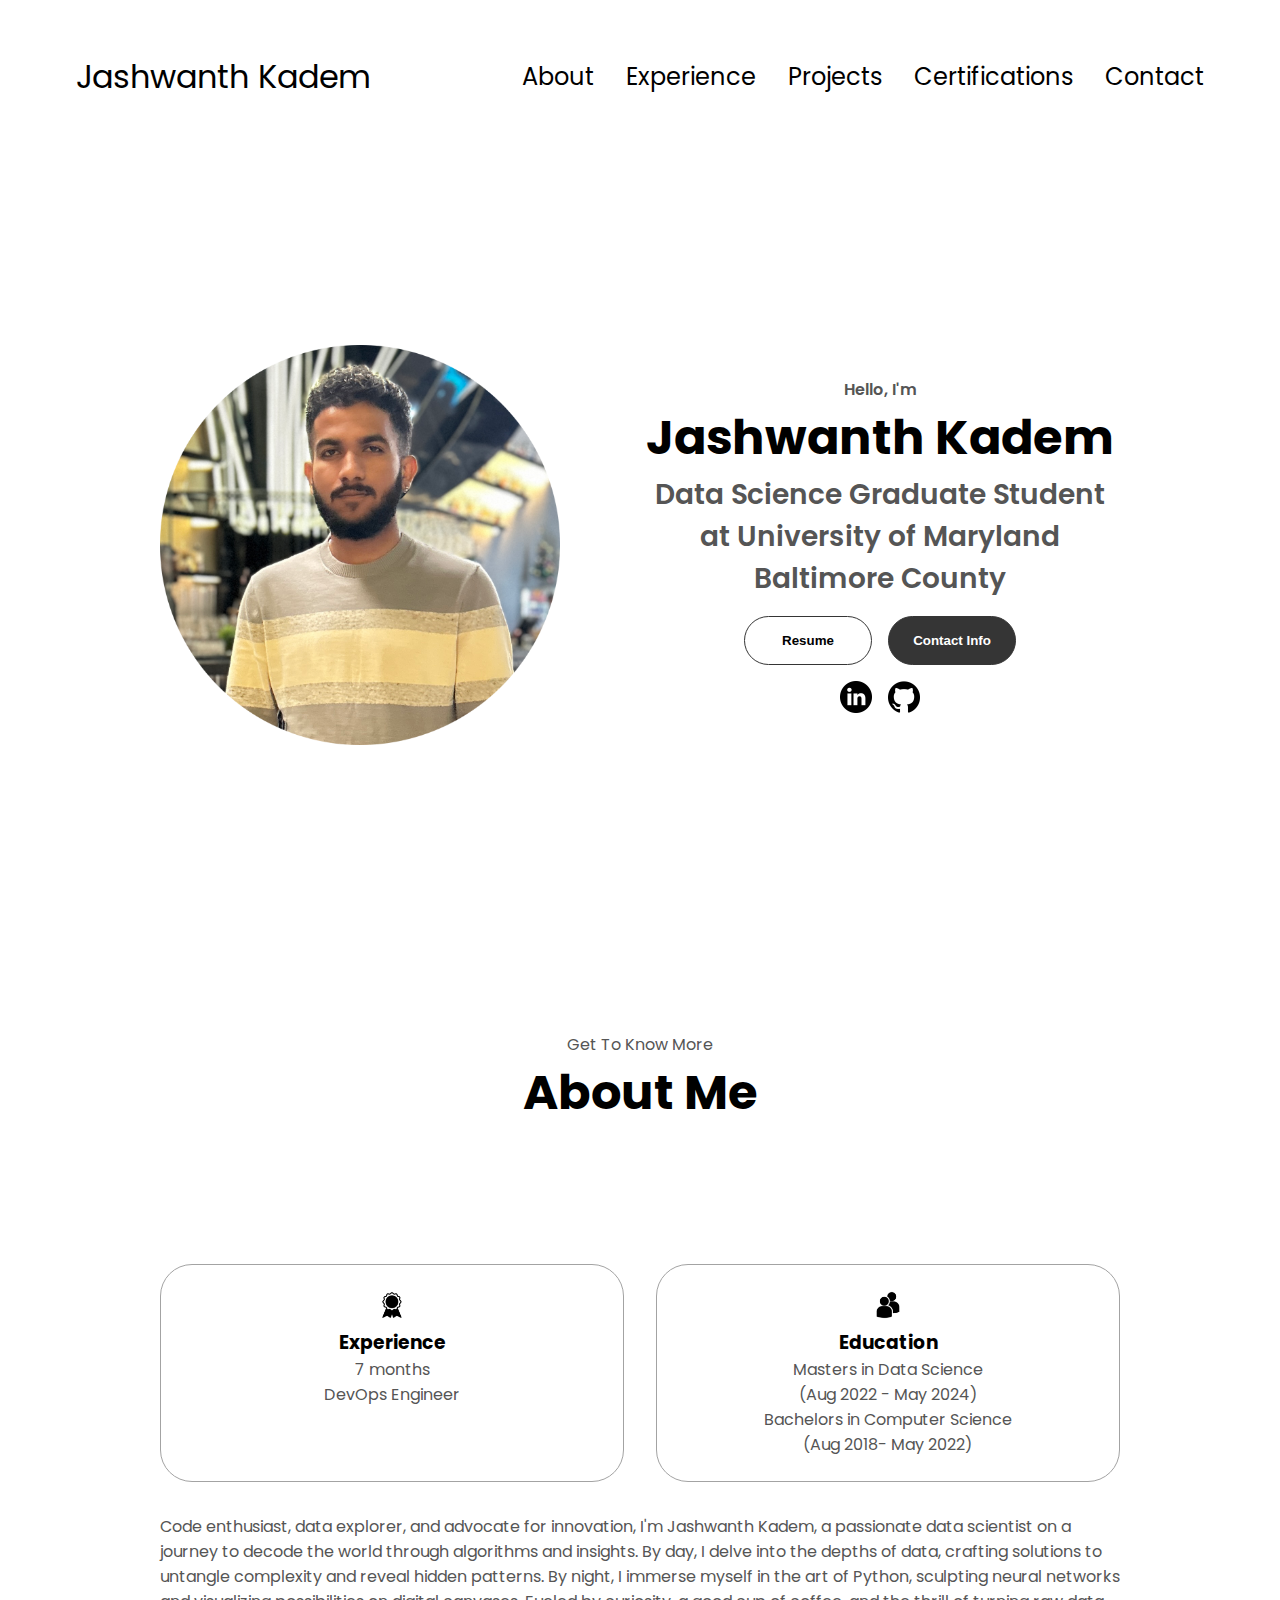
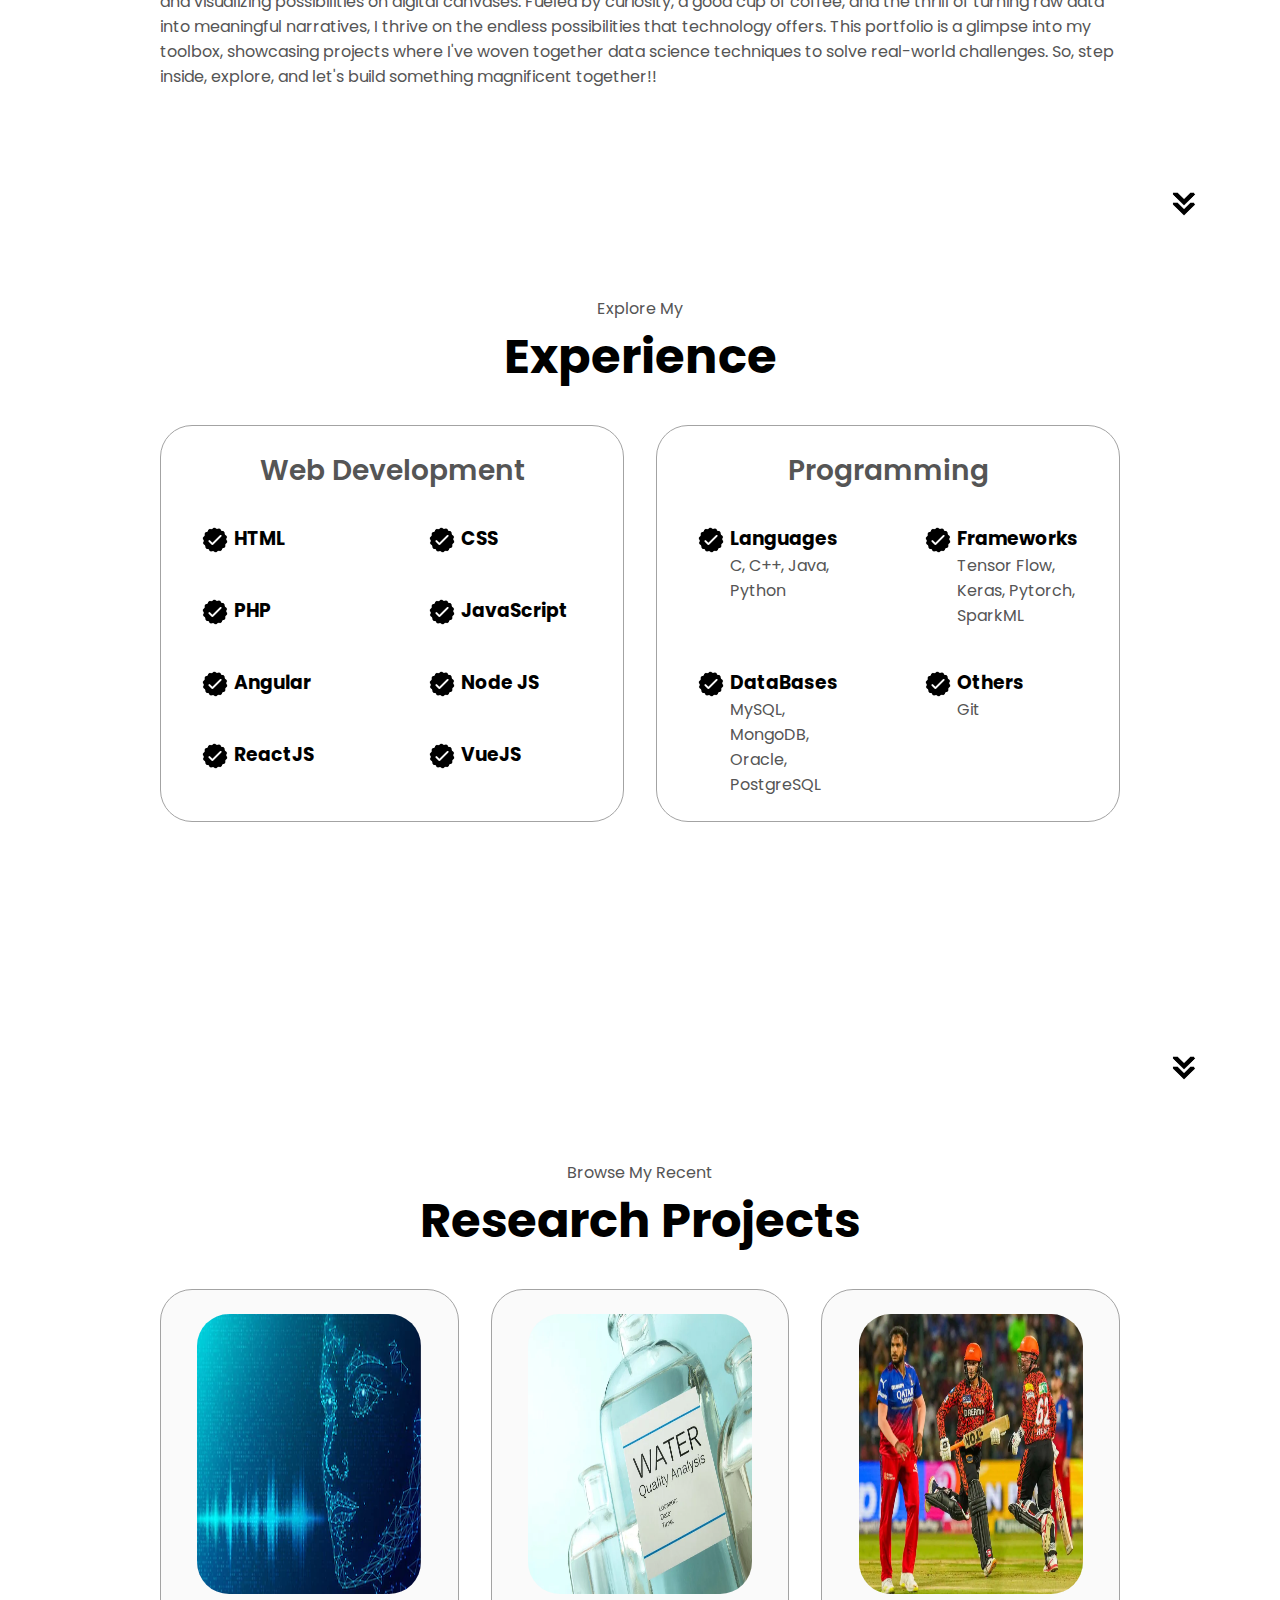
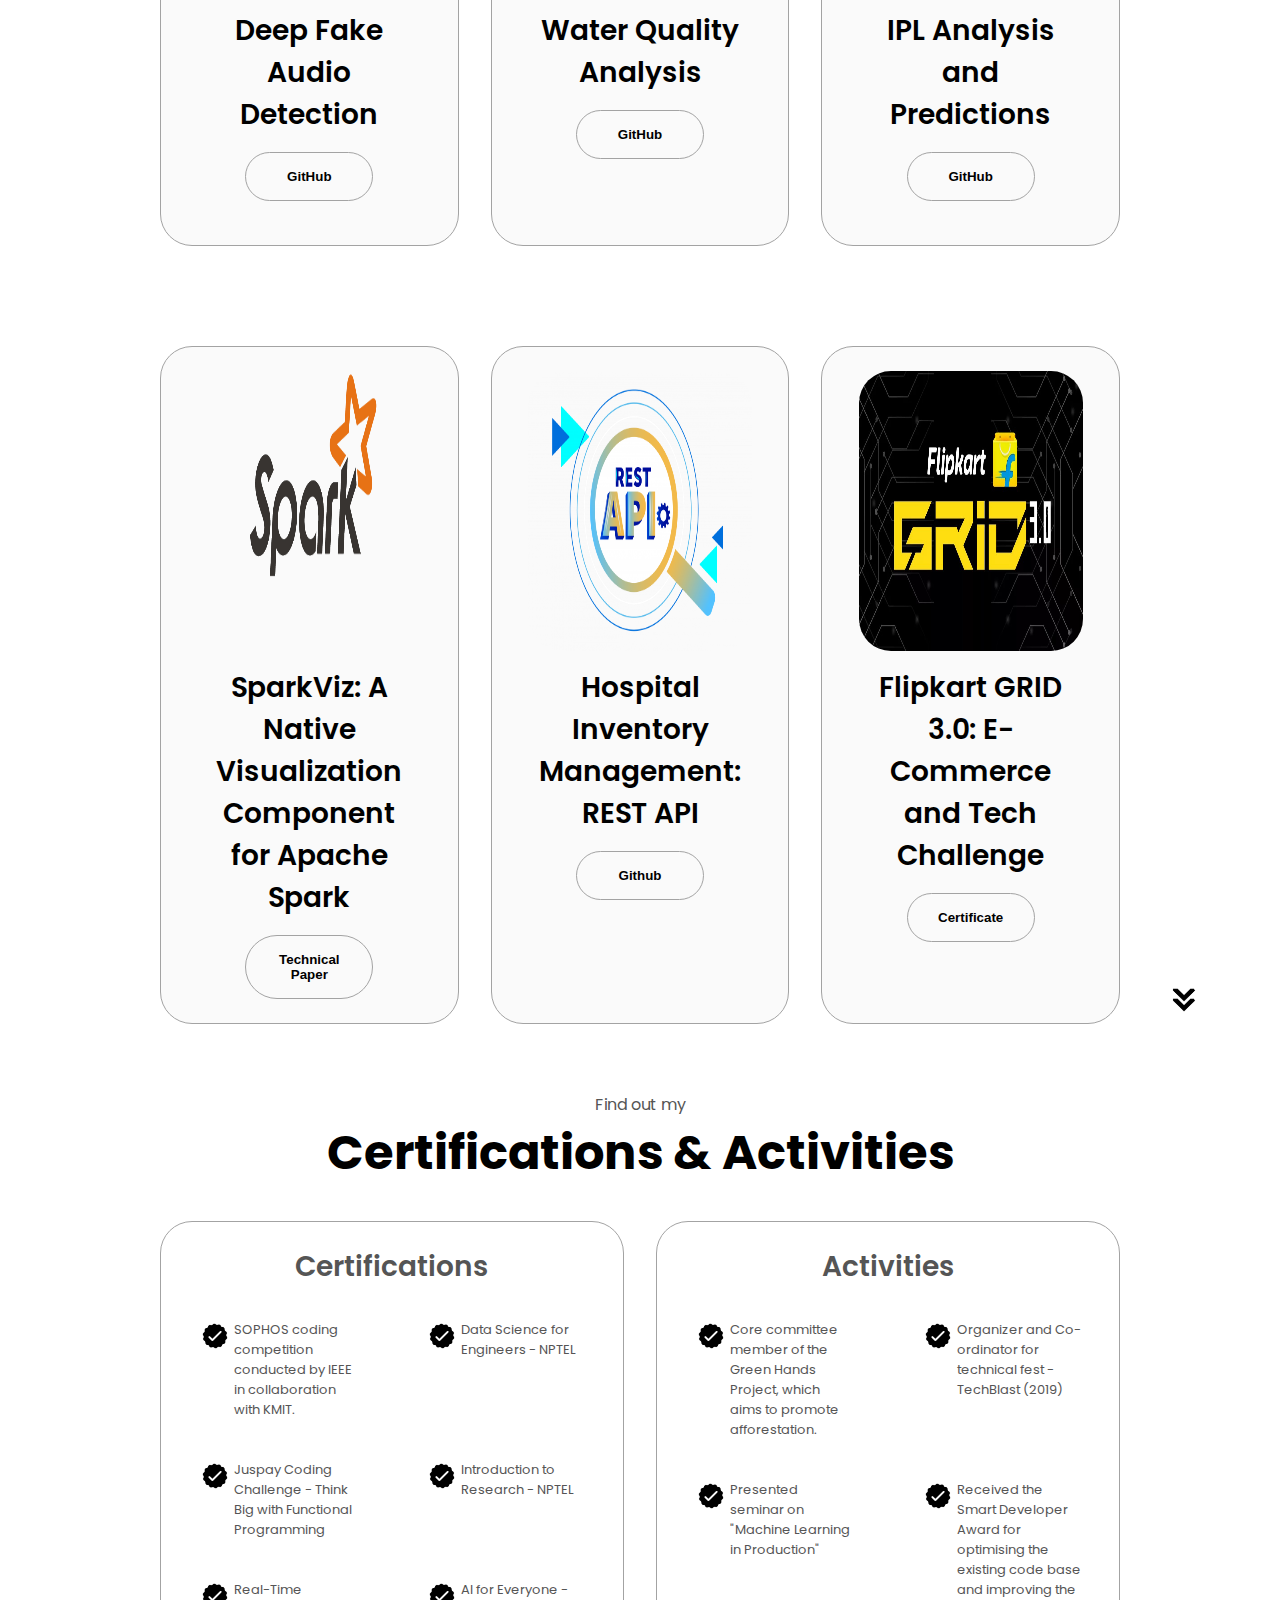
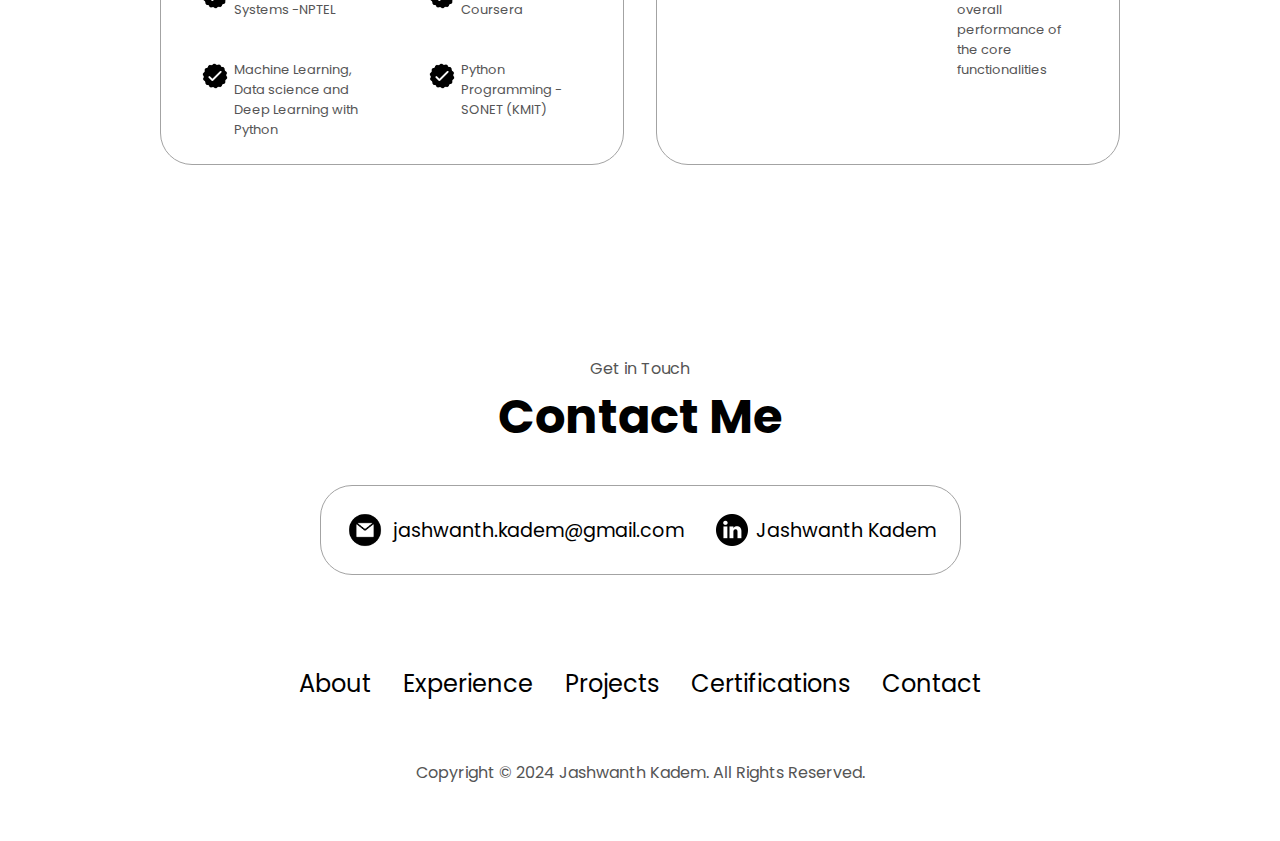
==== commit b1c686a7: "Update index.html" ====
--- a/index.html
+++ b/index.html
@@ -344,7 +344,7 @@
           <div class="details-container color-container">
             <div class="article-container">
               <img style="height: 280px;"
-                src="./assets/images.png"
+                src="./assets/1*nzQpvE6QdEsPpBwhnXDqQg.png"
                 alt="Project 1"
                 class="project-img"
               />
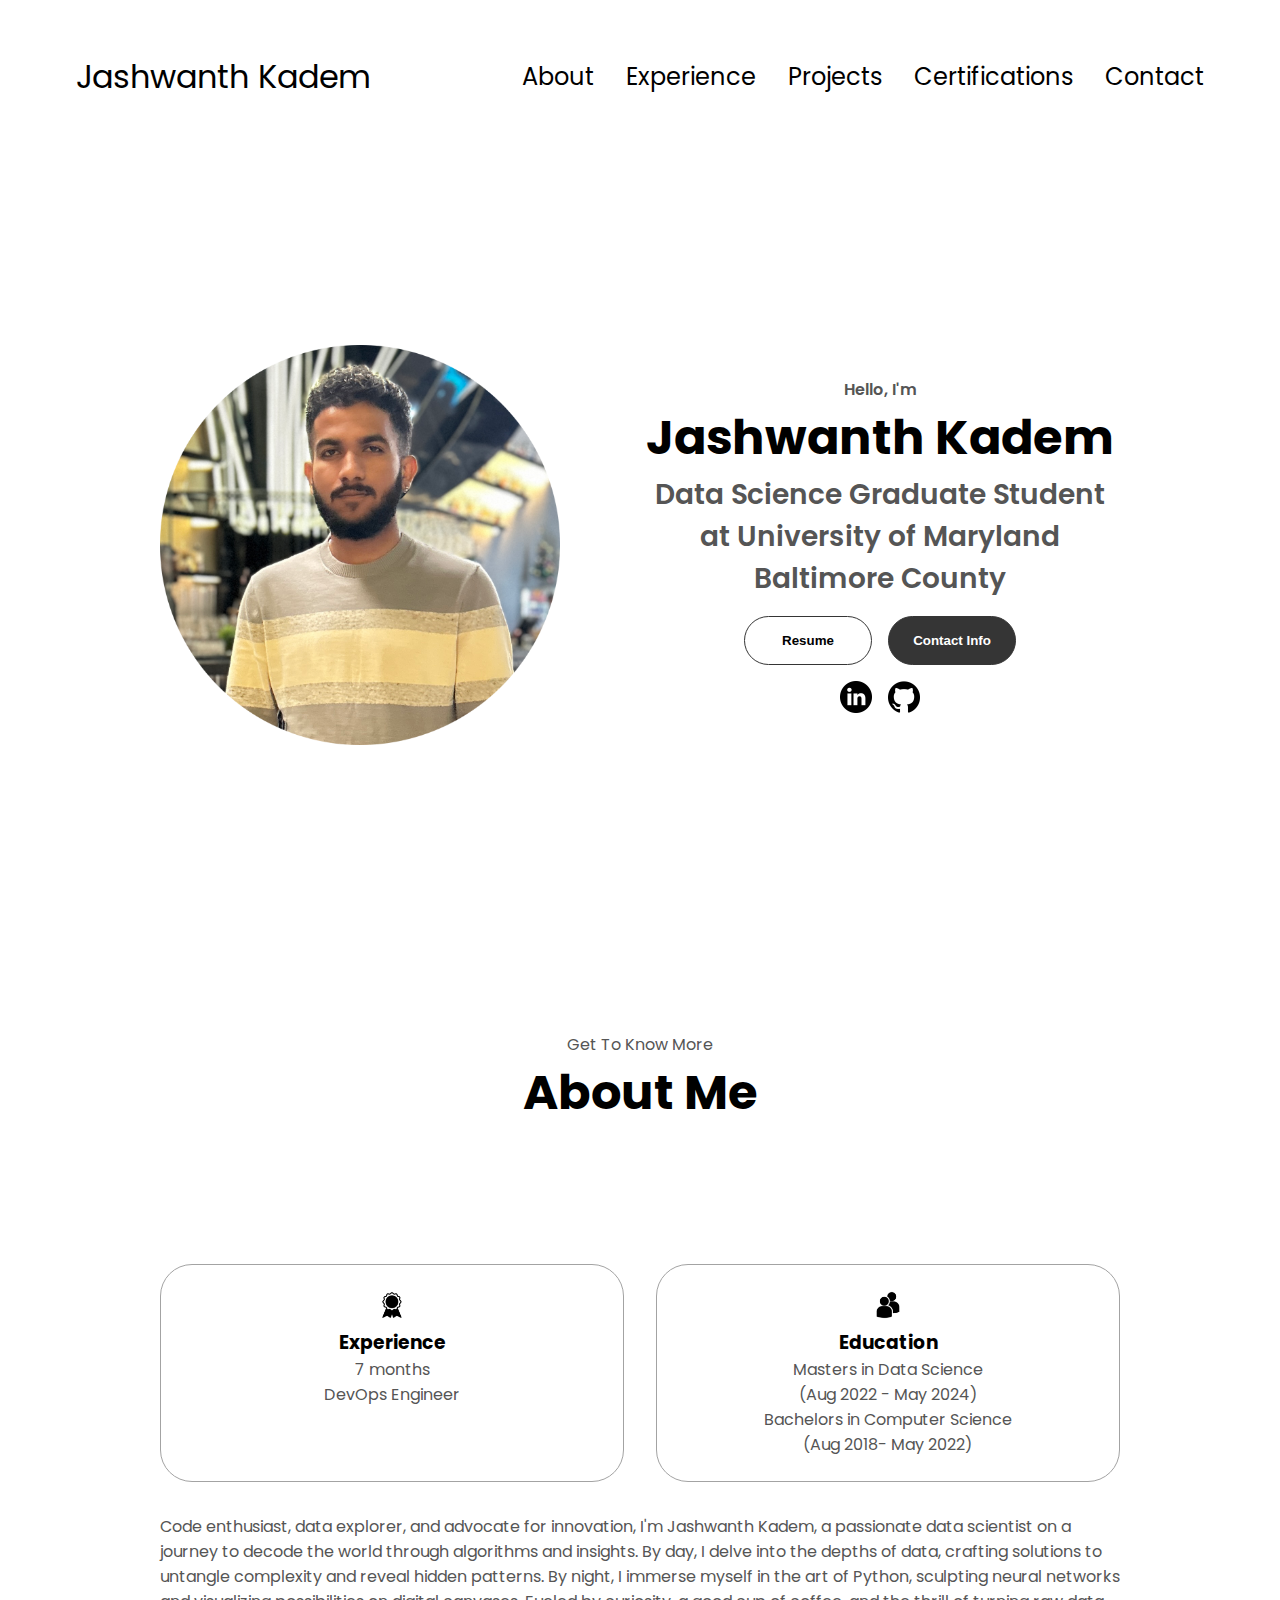
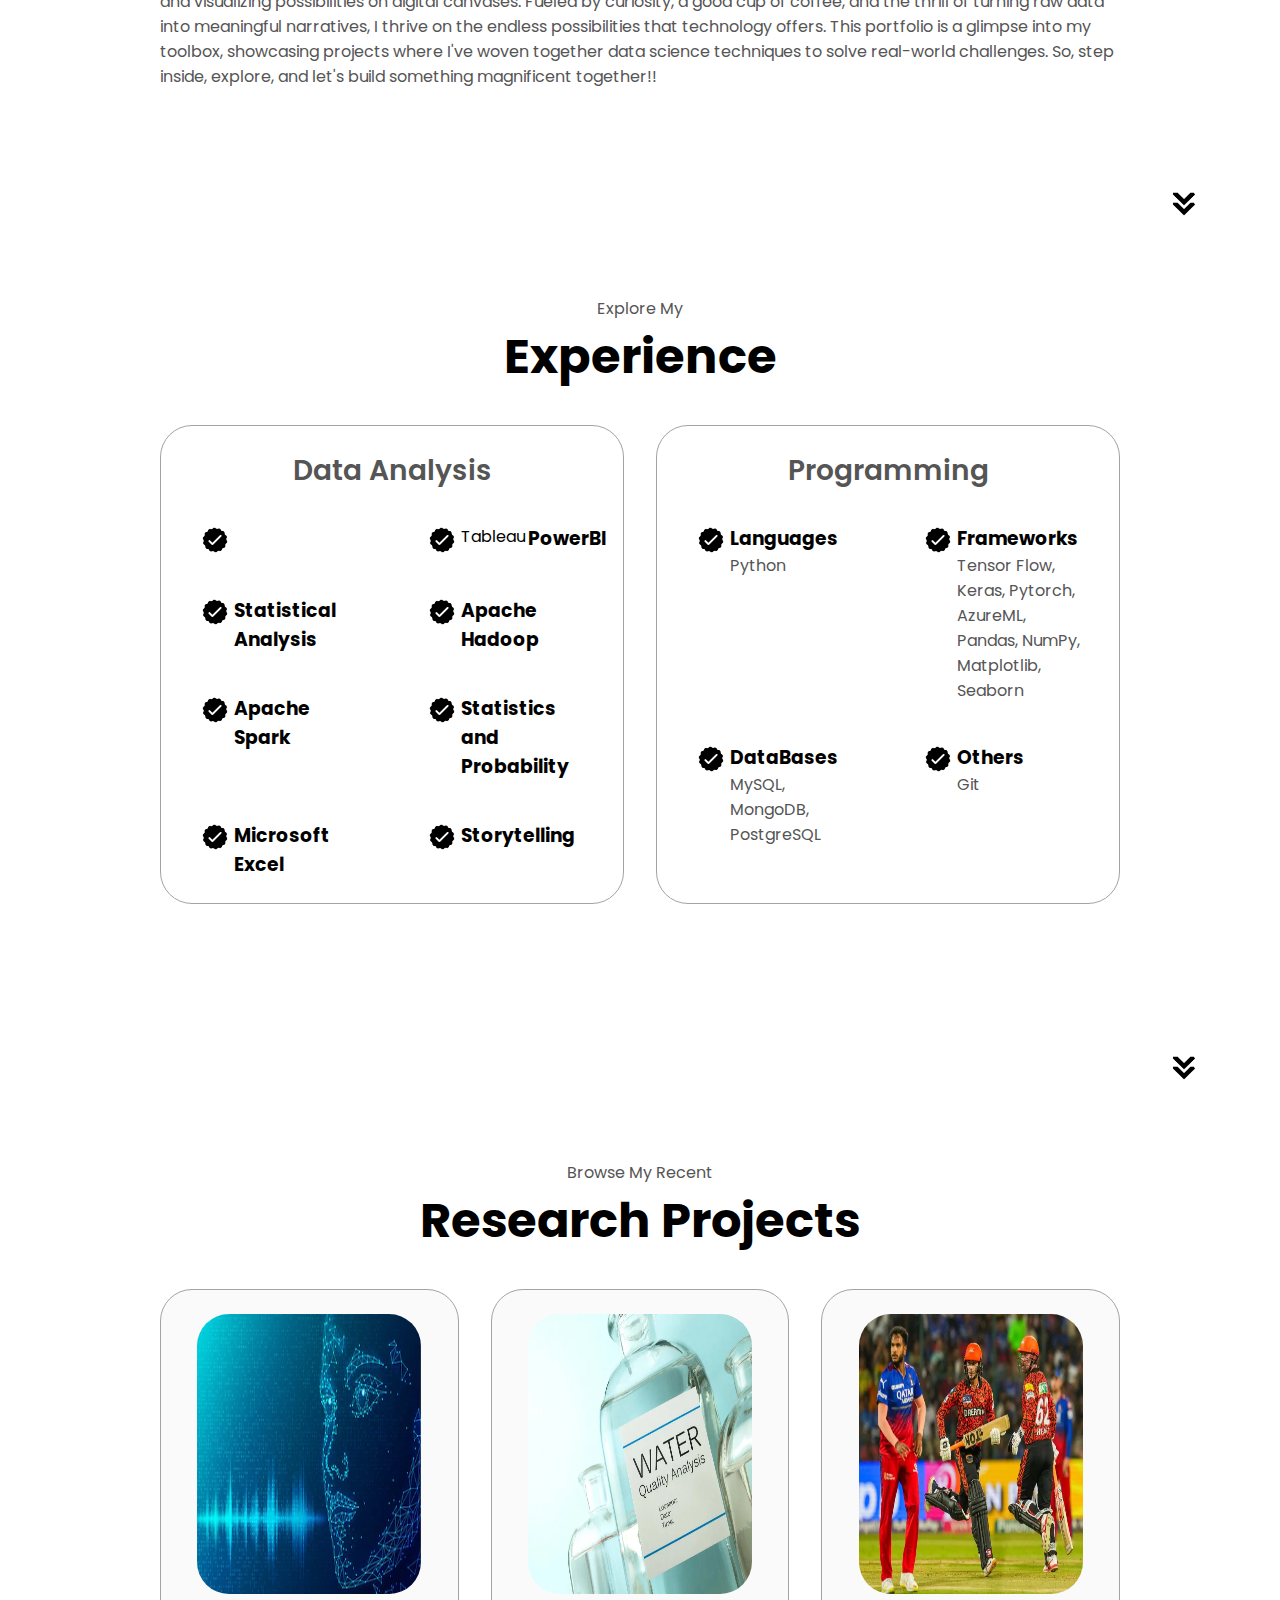
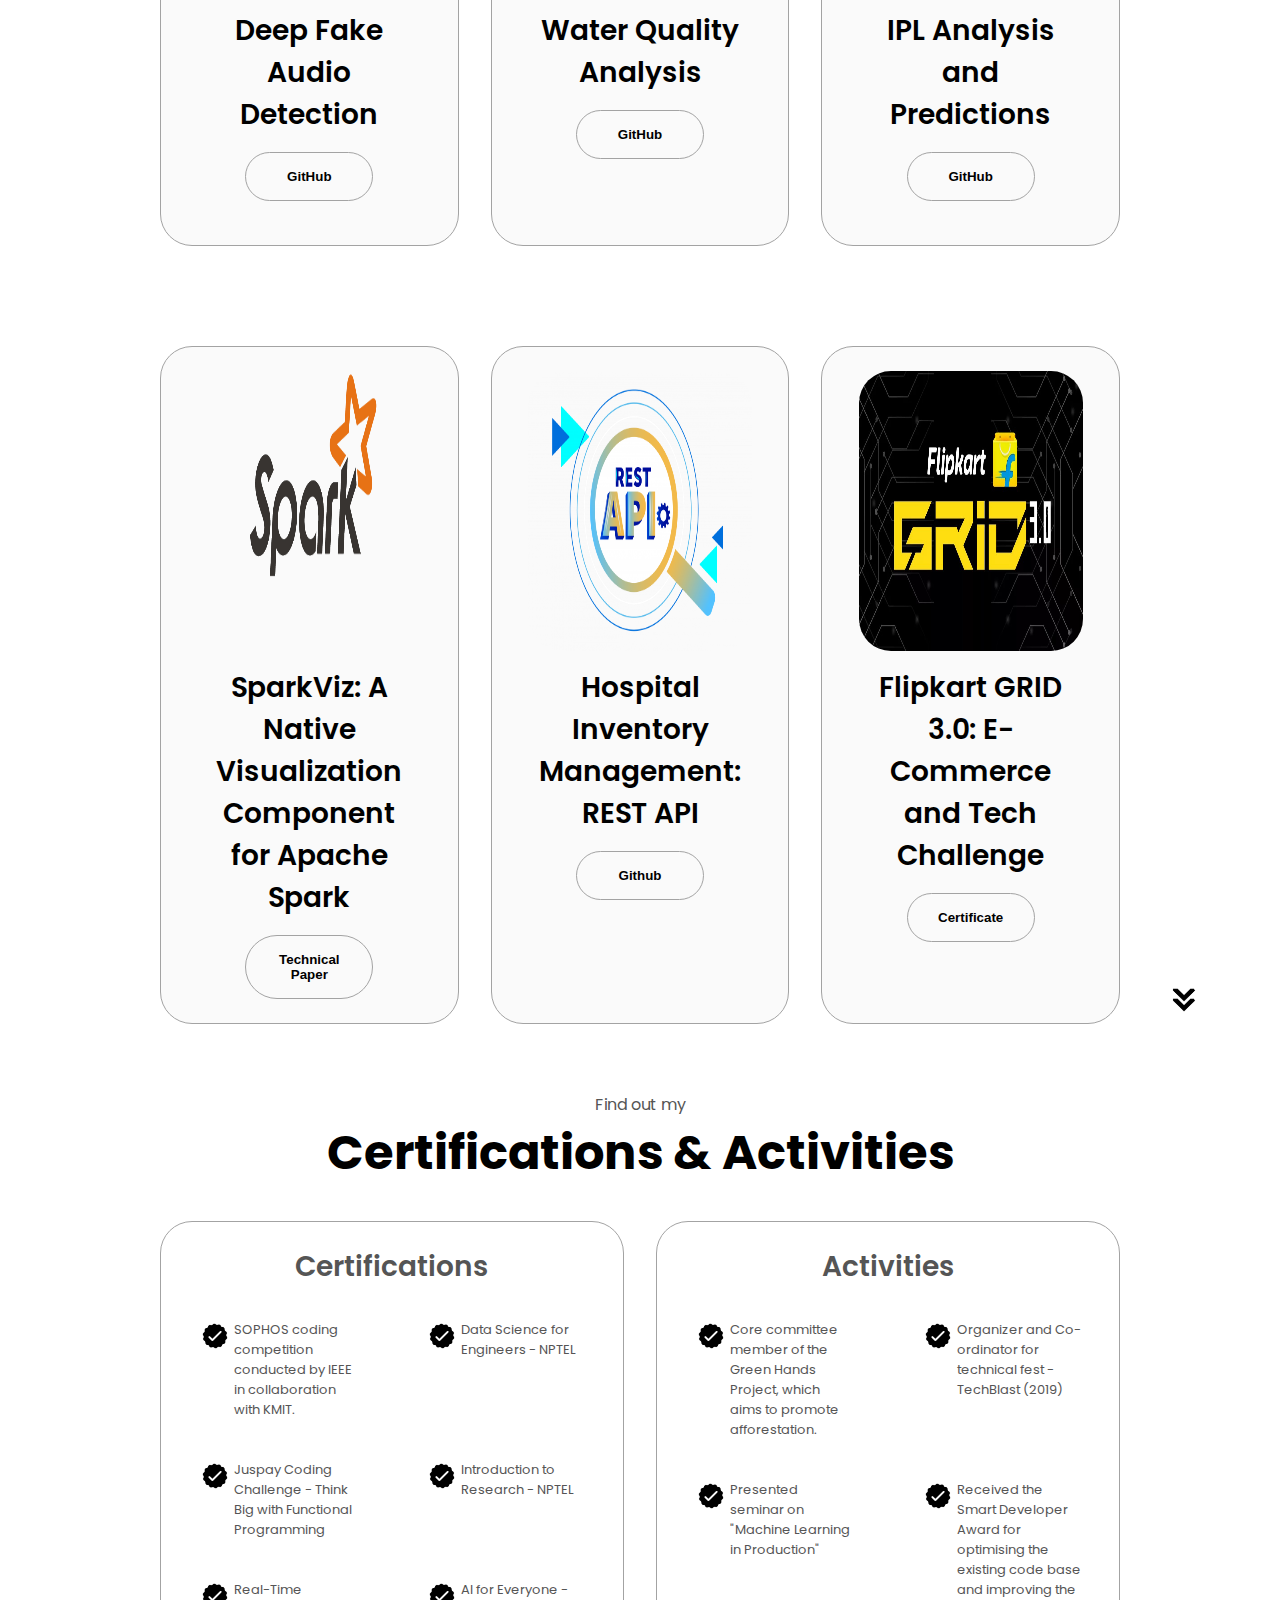
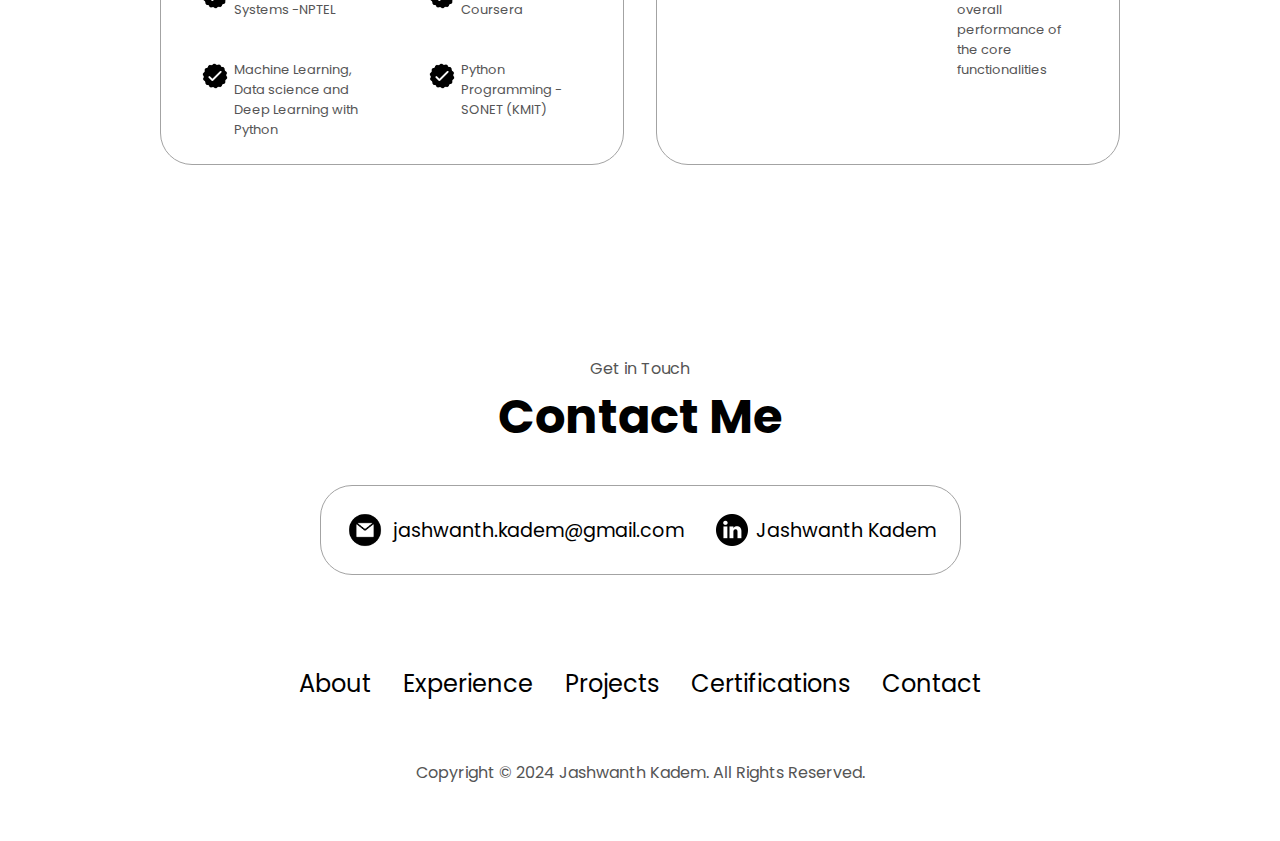
==== commit 430605e5: "Update index.html" ====
--- a/index.html
+++ b/index.html
@@ -49,7 +49,7 @@
         <div class="btn-container">
           <button
             class="btn btn-color-2"
-            onclick="window.open('./assets/Jashwanth_Kadem_V5.pdf')"
+            onclick="window.open('./assets/Jashwanth_Kadem_V6.pdf')"
           >
             Resume
           </button>
@@ -128,7 +128,7 @@
       <div class="experience-details-container">
         <div class="about-containers">
           <div class="details-container">
-            <h2 class="experience-sub-title">Web Development</h2>
+            <h2 class="experience-sub-title">Data Analysis</h2>
             <div class="article-container">
               <article>
                 <img
@@ -137,77 +137,77 @@
                   class="icon"
                 />
                 <div>
-                  <h3>HTML</h3>  
-                </div>
-              </article>
-              <article>
-                <img
-                  src="./assets/checkmark.png"
-                  alt="Experience icon"
-                  class="icon"
-                />
-                <div>
-                  <h3>CSS</h3>
-                </div>
-              </article>
-              <article>
-                <img
-                  src="./assets/checkmark.png"
-                  alt="Experience icon"
-                  class="icon"
-                />
-                <div>
-                  <h3>PHP</h3>                 
-                </div>
-              </article>
-              <article>
-                <img
-                  src="./assets/checkmark.png"
-                  alt="Experience icon"
-                  class="icon"
-                />
-                <div>
-                  <h3>JavaScript</h3> 
-                </div>
-              </article>
-              <article>
-                <img
-                  src="./assets/checkmark.png"
-                  alt="Experience icon"
-                  class="icon"
-                />
-                <div>
-                  <h3>Angular</h3>                 
-                </div>
-              </article>
-              <article>
-                <img
-                  src="./assets/checkmark.png"
-                  alt="Experience icon"
-                  class="icon"
-                />
-                <div>
-                  <h3>Node JS</h3>
-                </div>
-              </article>
-              <article>
-                <img
-                  src="./assets/checkmark.png"
-                  alt="Experience icon"
-                  class="icon"
-                />
-                <div>
-                  <h3>ReactJS</h3>
-                </div>
-              </article>
-              <article>
-                <img
-                  src="./assets/checkmark.png"
-                  alt="Experience icon"
-                  class="icon"
-                />
-                <div>
-                  <h3>VueJS</h3>
+                  <h3></h3>  
+                </div>
+              </article>
+              <article>
+                <img
+                  src="./assets/checkmark.png"
+                  alt="Experience icon"
+                  class="icon"
+                />Tableau
+                <div>
+                  <h3>PowerBI</h3>
+                </div>
+              </article>
+              <article>
+                <img
+                  src="./assets/checkmark.png"
+                  alt="Experience icon"
+                  class="icon"
+                />
+                <div>
+                  <h3>Statistical Analysis</h3>                 
+                </div>
+              </article>
+              <article>
+                <img
+                  src="./assets/checkmark.png"
+                  alt="Experience icon"
+                  class="icon"
+                />
+                <div>
+                  <h3>Apache Hadoop</h3> 
+                </div>
+              </article>
+              <article>
+                <img
+                  src="./assets/checkmark.png"
+                  alt="Experience icon"
+                  class="icon"
+                />
+                <div>
+                  <h3>Apache Spark</h3>                 
+                </div>
+              </article>
+              <article>
+                <img
+                  src="./assets/checkmark.png"
+                  alt="Experience icon"
+                  class="icon"
+                />
+                <div>
+                  <h3>Statistics and Probability</h3>
+                </div>
+              </article>
+              <article>
+                <img
+                  src="./assets/checkmark.png"
+                  alt="Experience icon"
+                  class="icon"
+                />
+                <div>
+                  <h3>Microsoft Excel</h3>
+                </div>
+              </article>
+              <article>
+                <img
+                  src="./assets/checkmark.png"
+                  alt="Experience icon"
+                  class="icon"
+                />
+                <div>
+                  <h3>Storytelling</h3>
                 </div>
               </article>
             </div>
@@ -223,7 +223,7 @@
                 />
                 <div>
                   <h3>Languages</h3>
-                  <p>C, C++, Java, Python</p>
+                  <p>Python</p>
                 </div>
               </article>
               <article>
@@ -234,7 +234,7 @@
                 />
                 <div>
                   <h3>Frameworks</h3>
-                  <p>Tensor Flow, Keras, Pytorch, SparkML</p>
+                  <p>Tensor Flow, Keras, Pytorch, AzureML, Pandas, NumPy, Matplotlib, Seaborn</p>
                 </div>
               </article>
               <article>
@@ -245,7 +245,7 @@
                 />
                 <div>
                   <h3>DataBases</h3>
-                  <p>MySQL, MongoDB, Oracle, PostgreSQL </p>
+                  <p>MySQL, MongoDB, PostgreSQL</p>
                 </div>
               </article>
               <article>
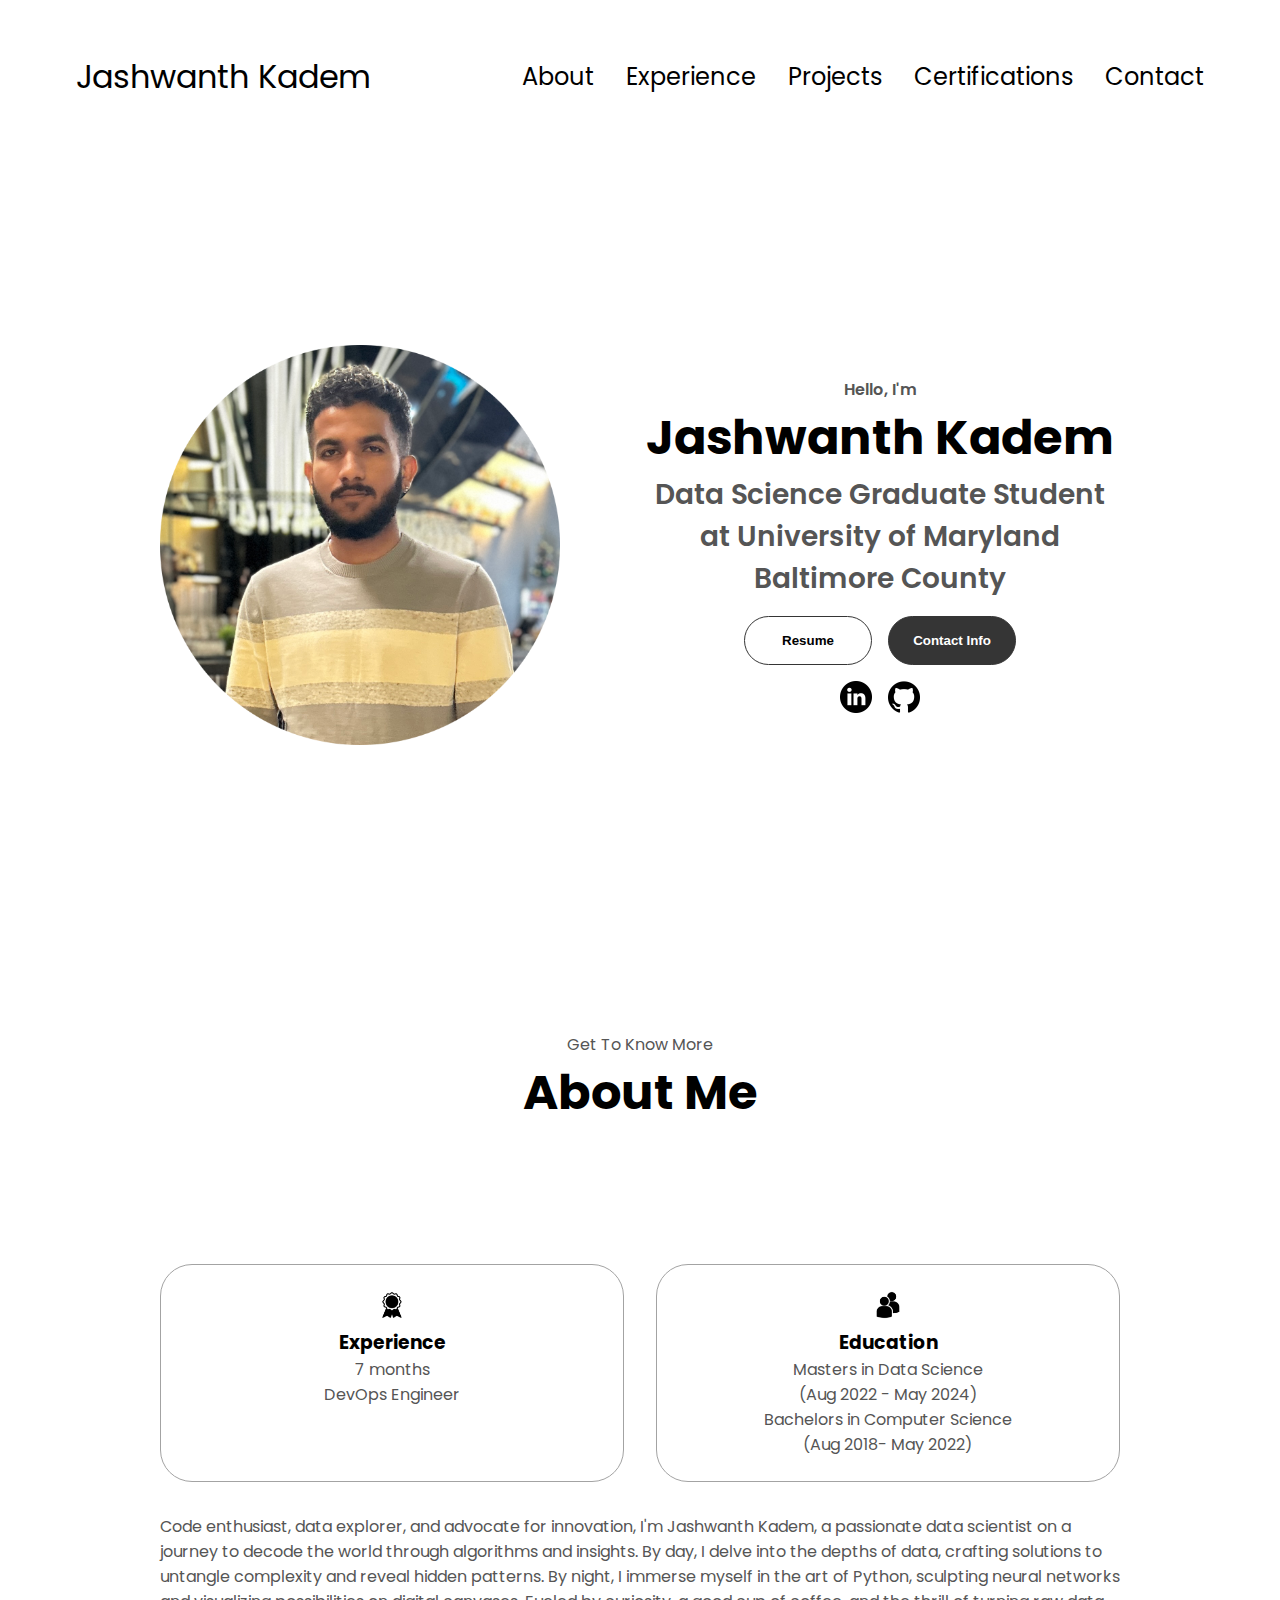
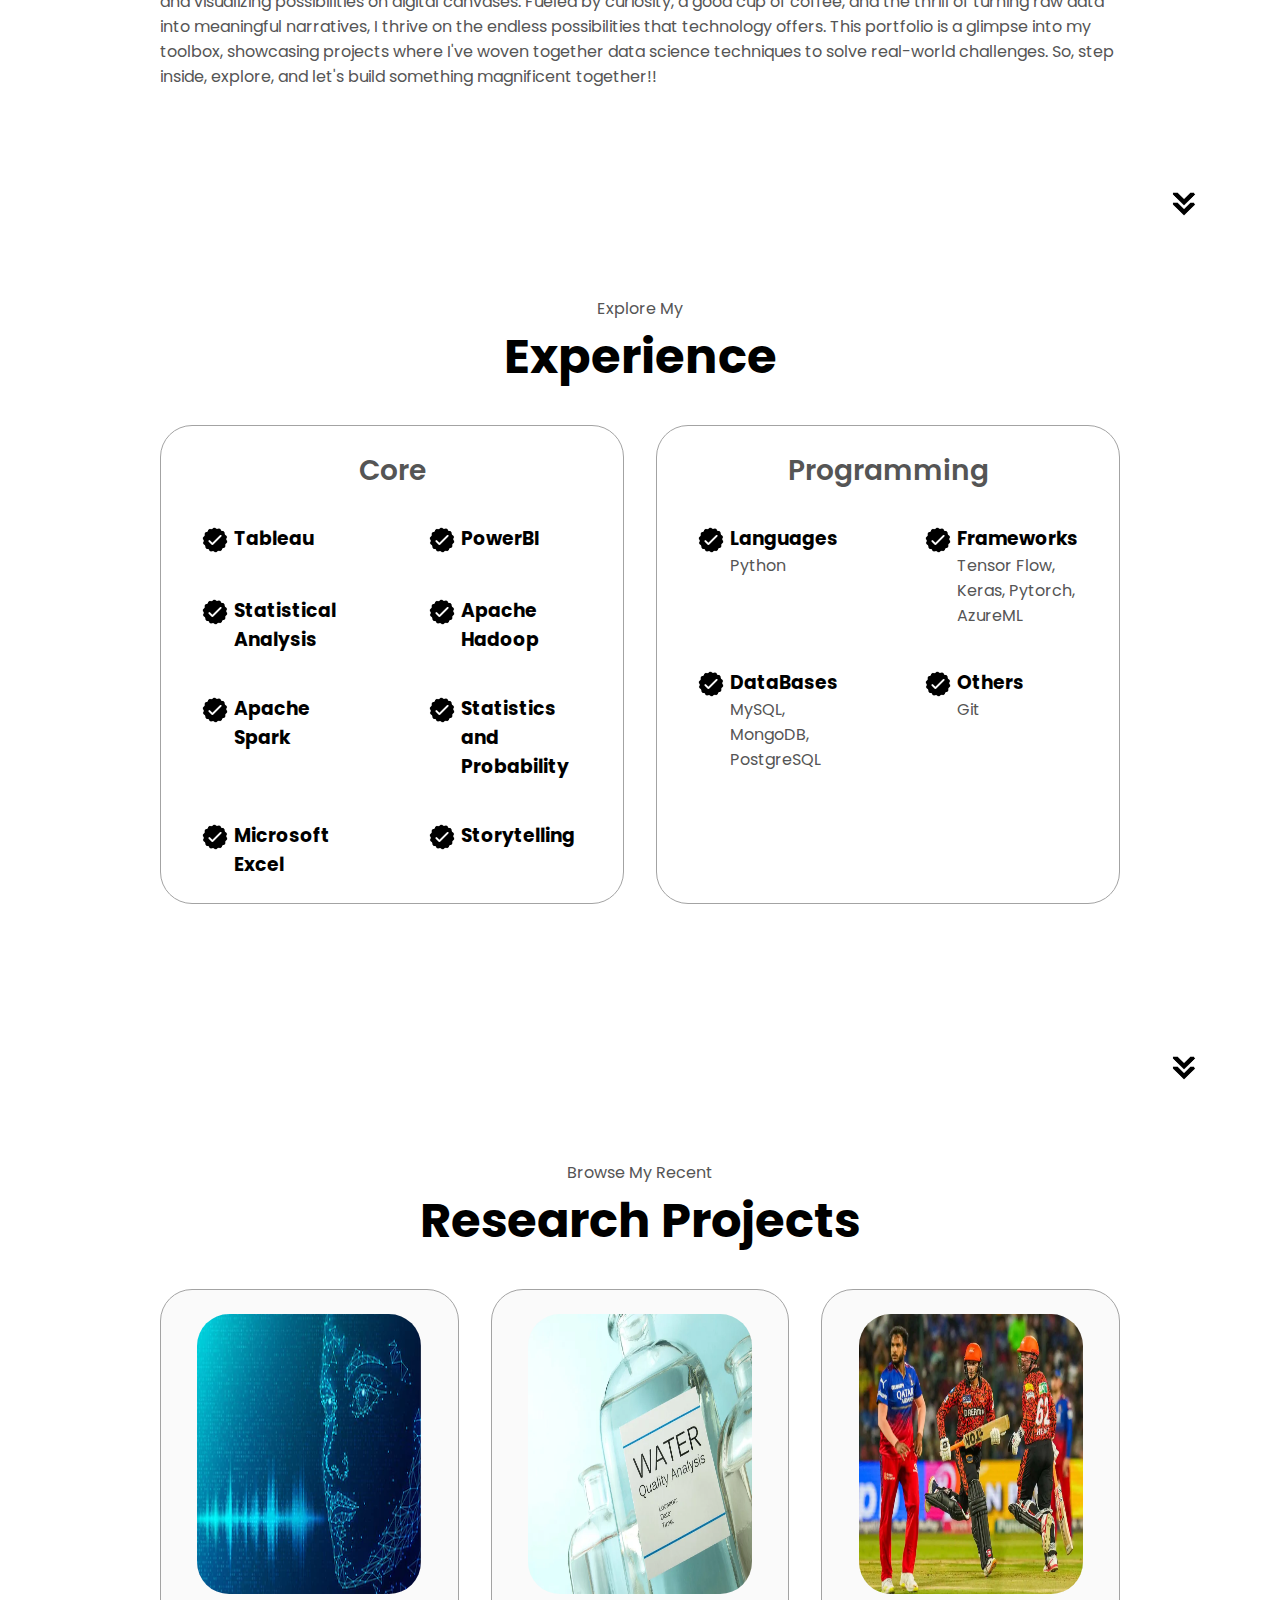
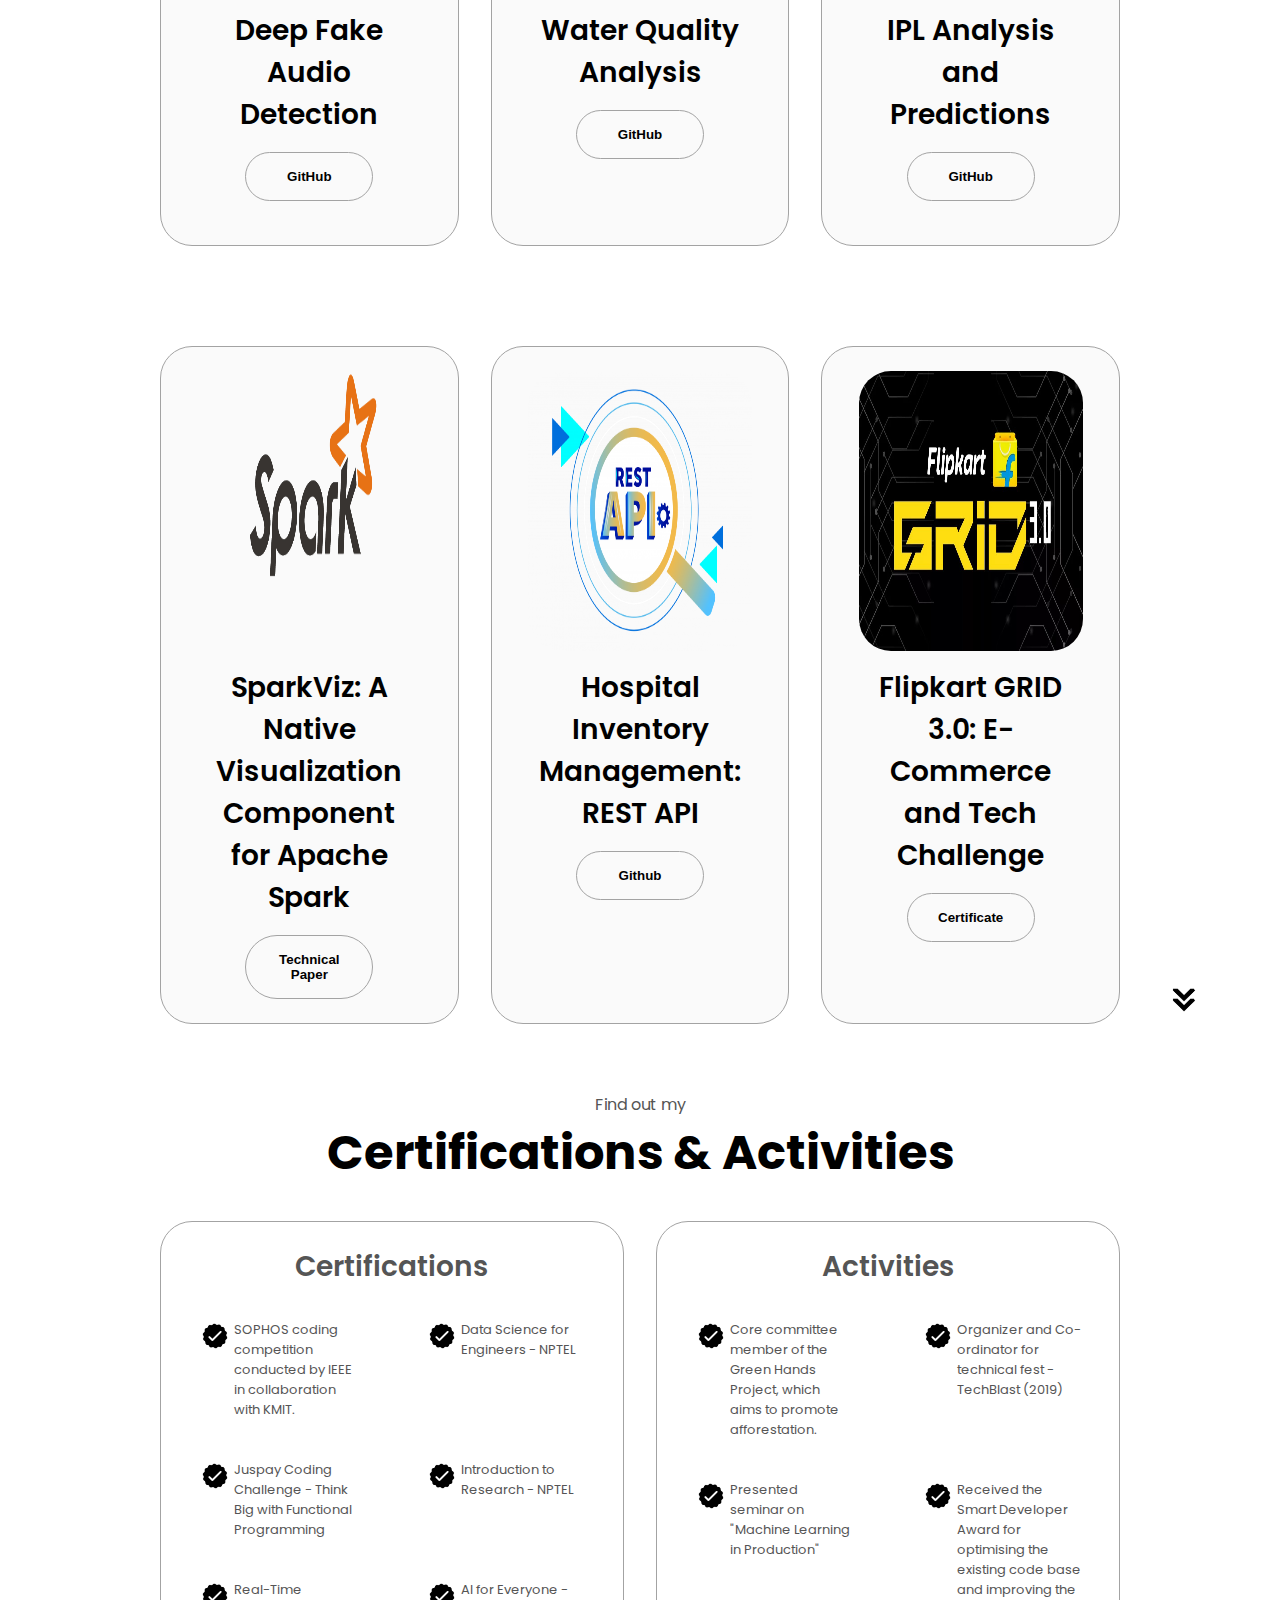
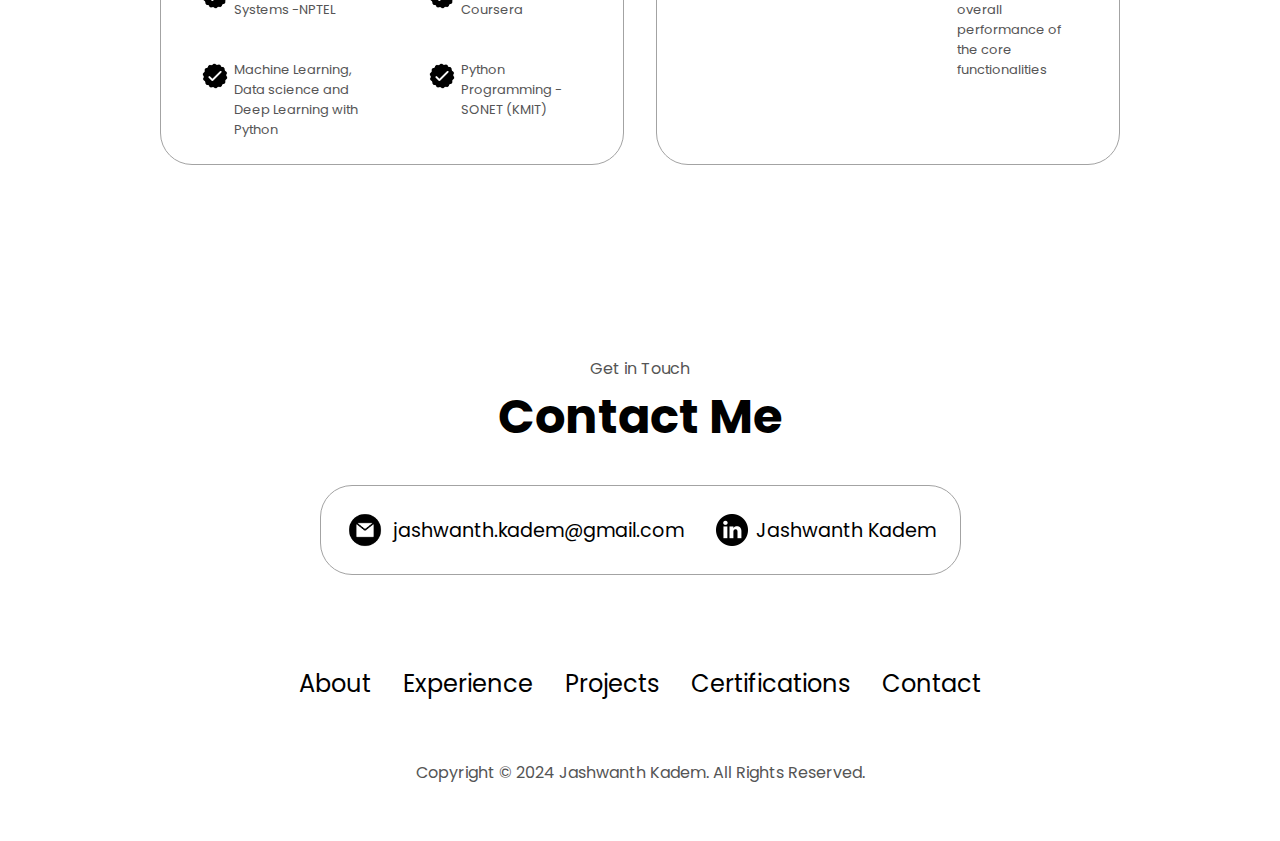
==== commit 72fdf8fb: "Update index.html" ====
--- a/index.html
+++ b/index.html
@@ -128,7 +128,7 @@
       <div class="experience-details-container">
         <div class="about-containers">
           <div class="details-container">
-            <h2 class="experience-sub-title">Data Analysis</h2>
+            <h2 class="experience-sub-title">Core</h2>
             <div class="article-container">
               <article>
                 <img
@@ -137,15 +137,15 @@
                   class="icon"
                 />
                 <div>
-                  <h3></h3>  
-                </div>
-              </article>
-              <article>
-                <img
-                  src="./assets/checkmark.png"
-                  alt="Experience icon"
-                  class="icon"
-                />Tableau
+                  <h3>Tableau</h3>  
+                </div>
+              </article>
+              <article>
+                <img
+                  src="./assets/checkmark.png"
+                  alt="Experience icon"
+                  class="icon"
+                />
                 <div>
                   <h3>PowerBI</h3>
                 </div>
@@ -234,7 +234,7 @@
                 />
                 <div>
                   <h3>Frameworks</h3>
-                  <p>Tensor Flow, Keras, Pytorch, AzureML, Pandas, NumPy, Matplotlib, Seaborn</p>
+                  <p>Tensor Flow, Keras, Pytorch, AzureML</p>
                 </div>
               </article>
               <article>
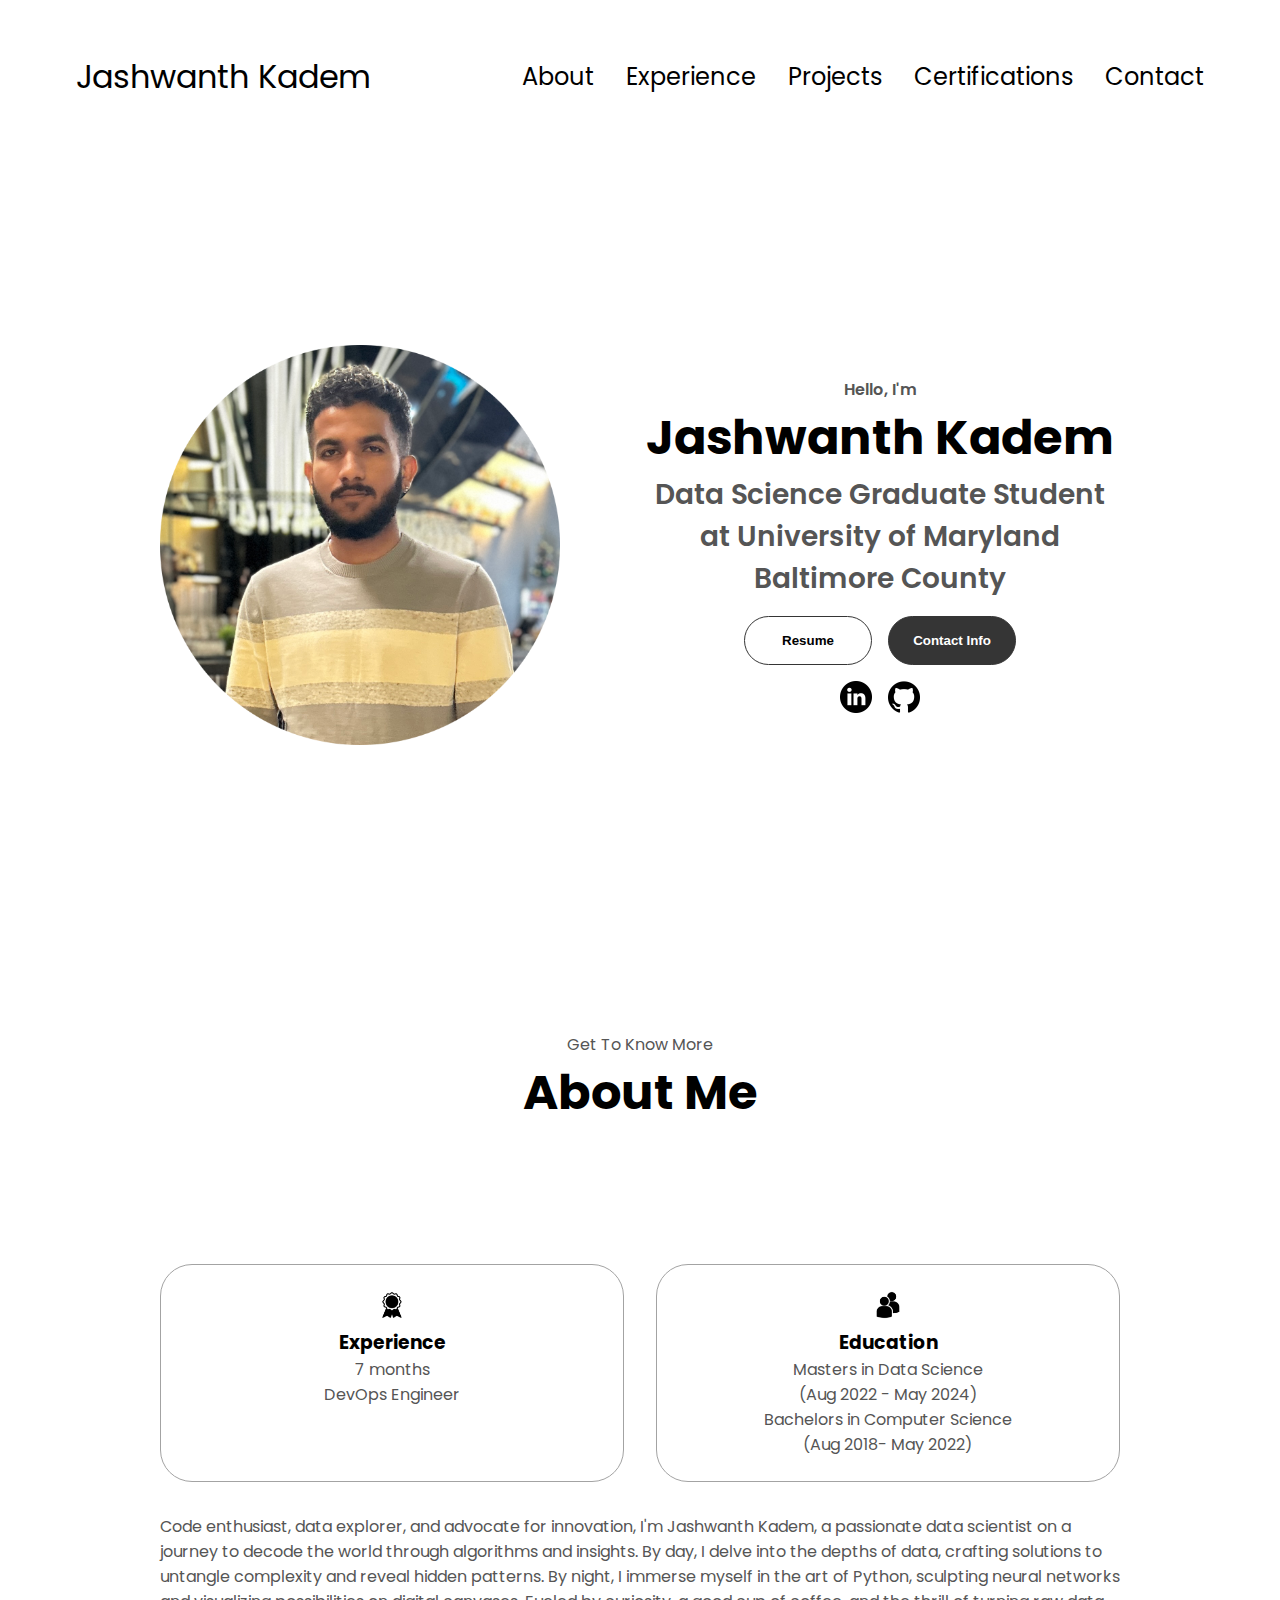
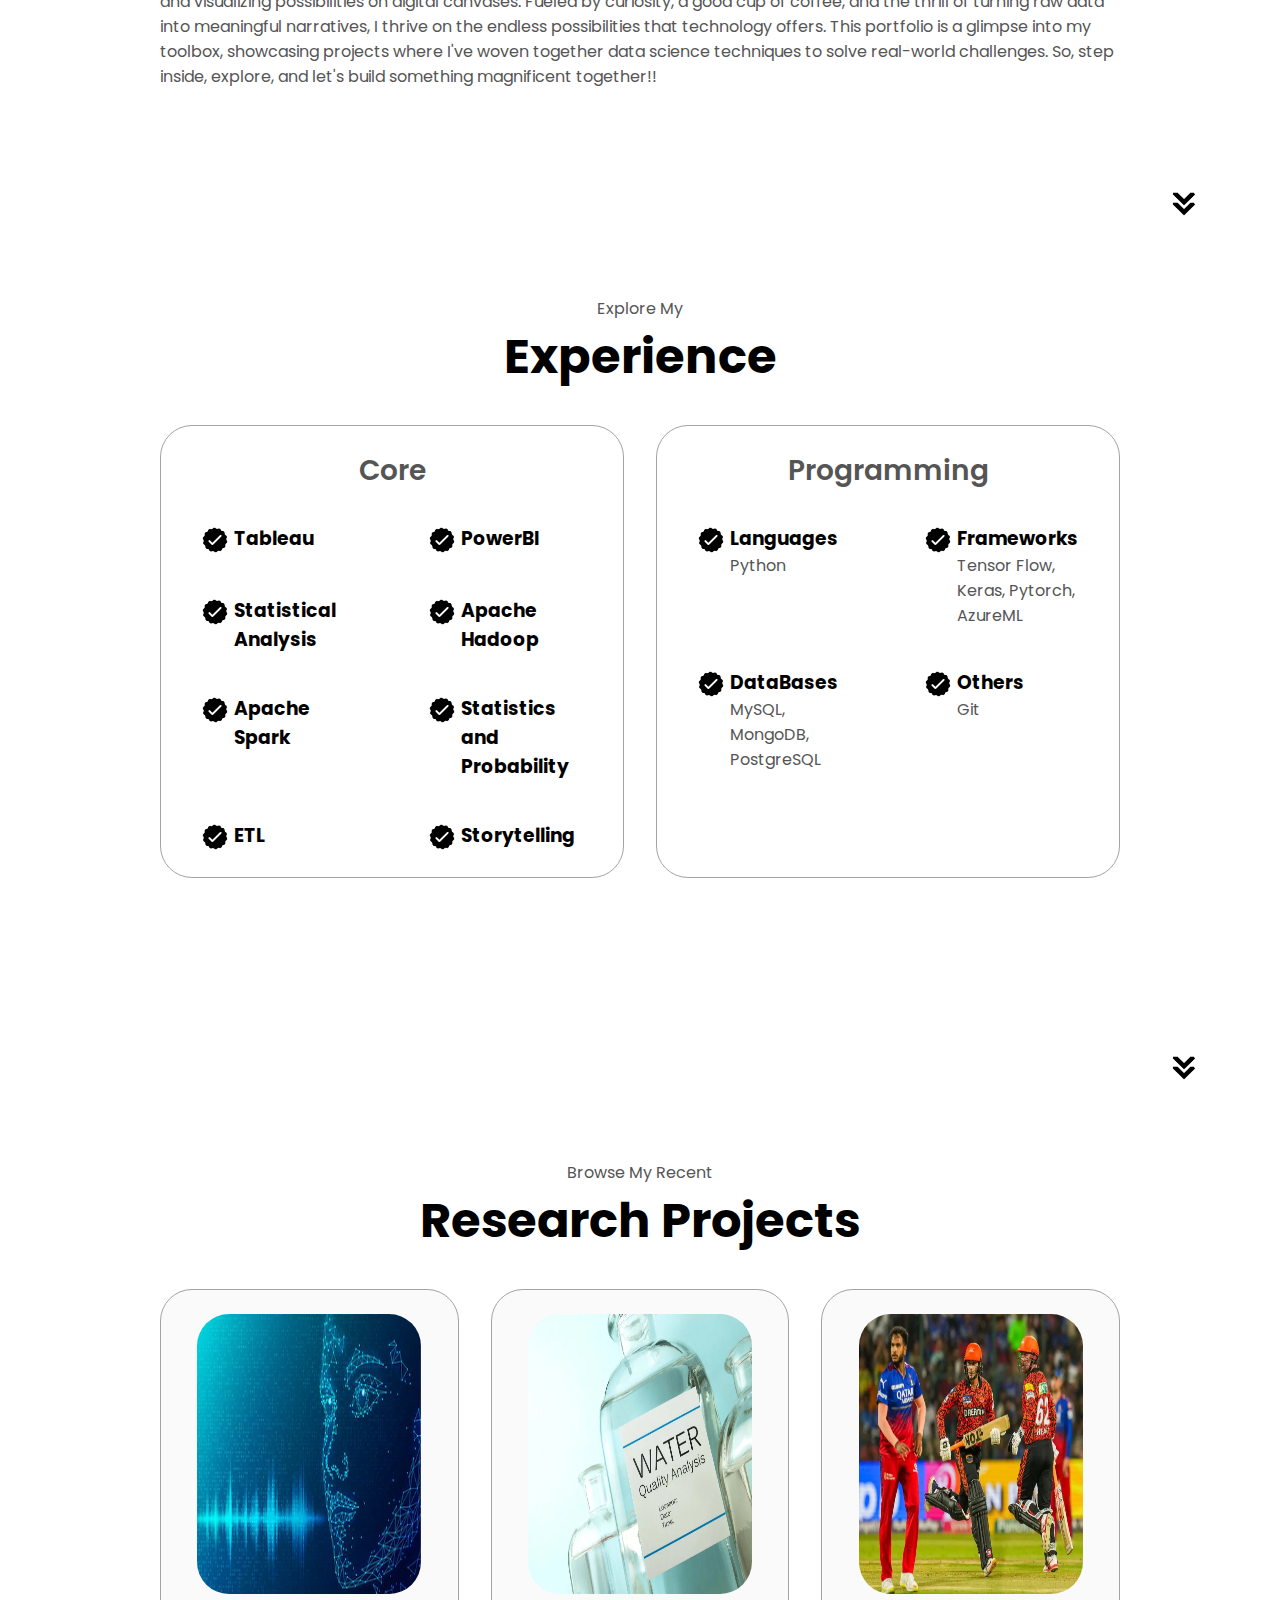
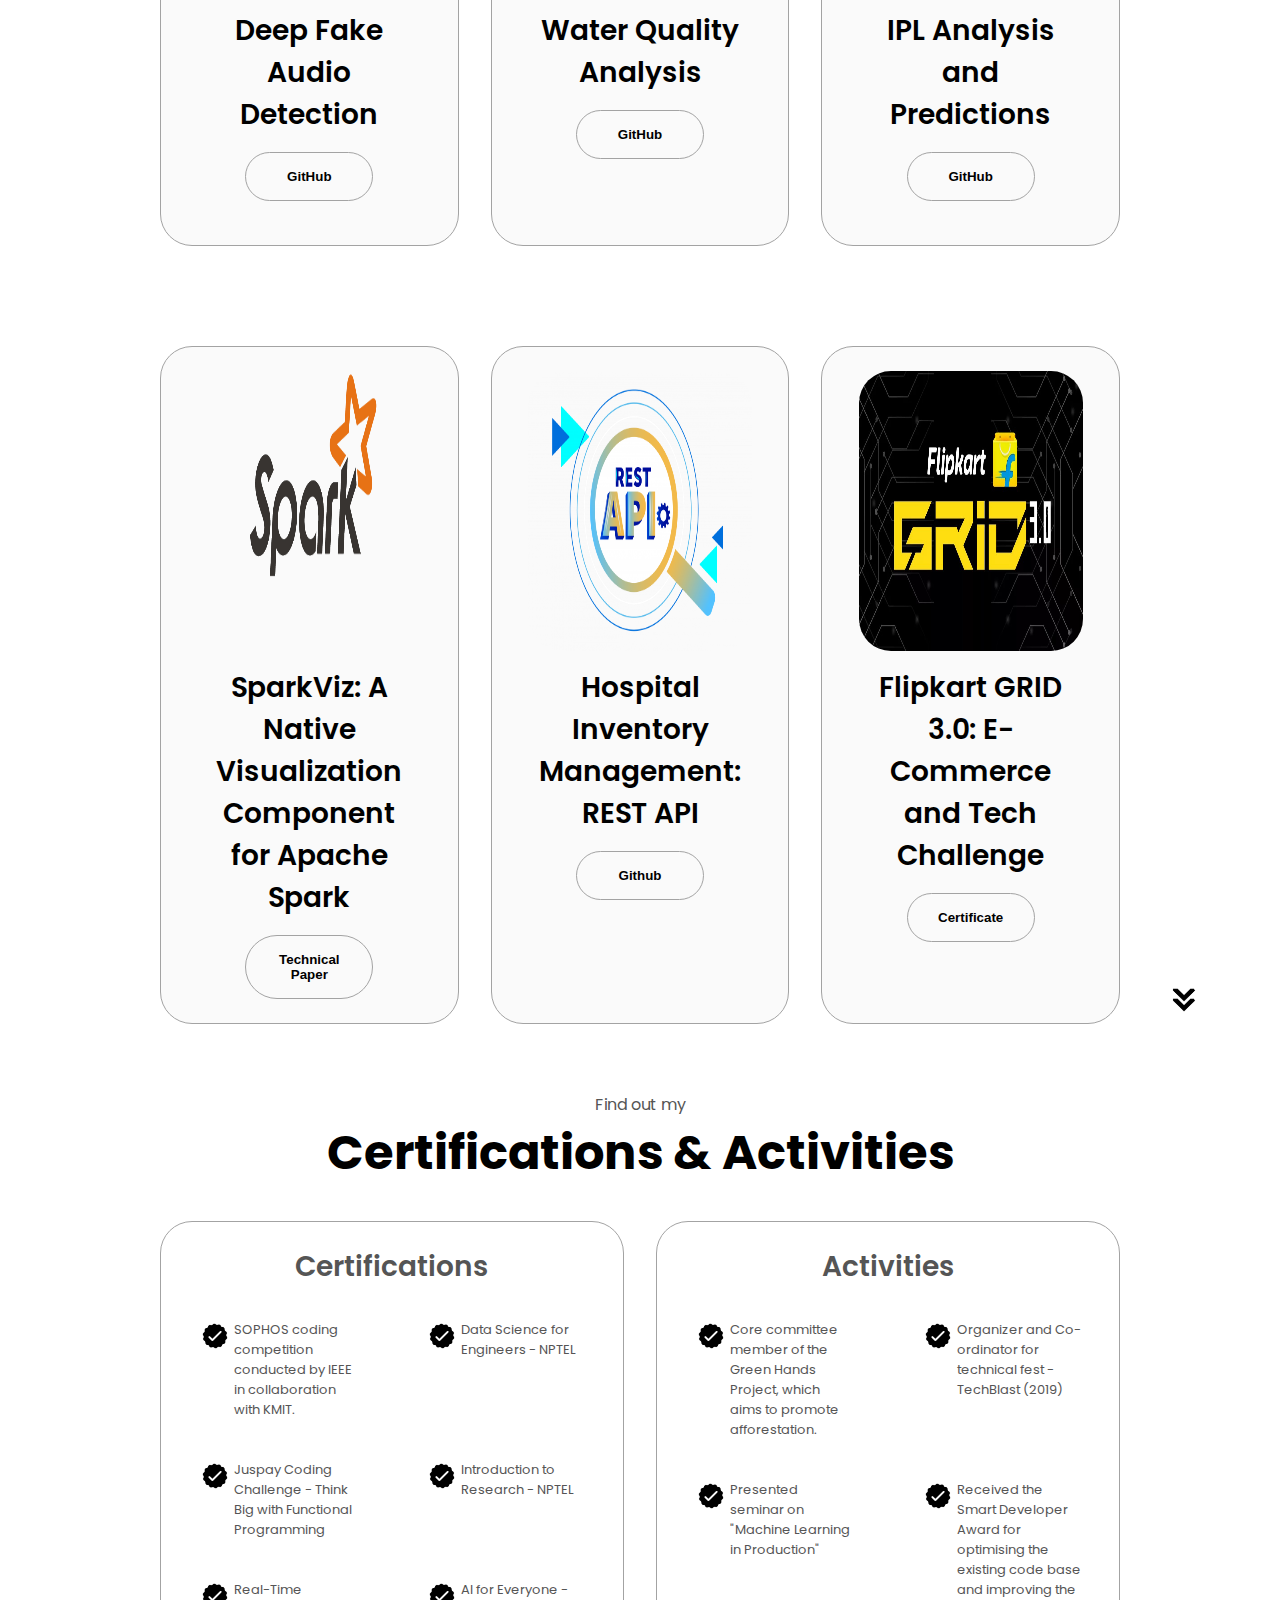
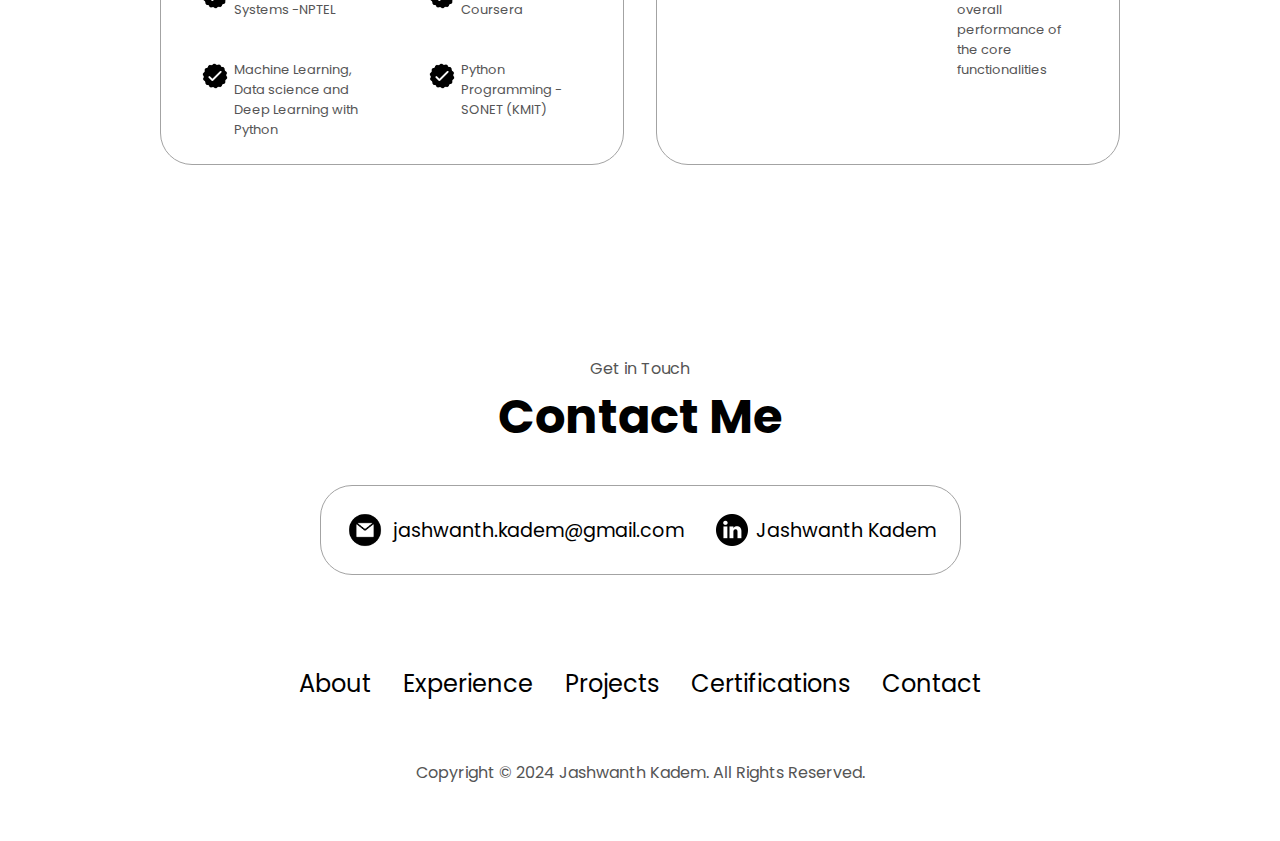
==== commit 9f941d32: "Update index.html" ====
--- a/index.html
+++ b/index.html
@@ -197,7 +197,7 @@
                   class="icon"
                 />
                 <div>
-                  <h3>Microsoft Excel</h3>
+                  <h3>ETL</h3>
                 </div>
               </article>
               <article>
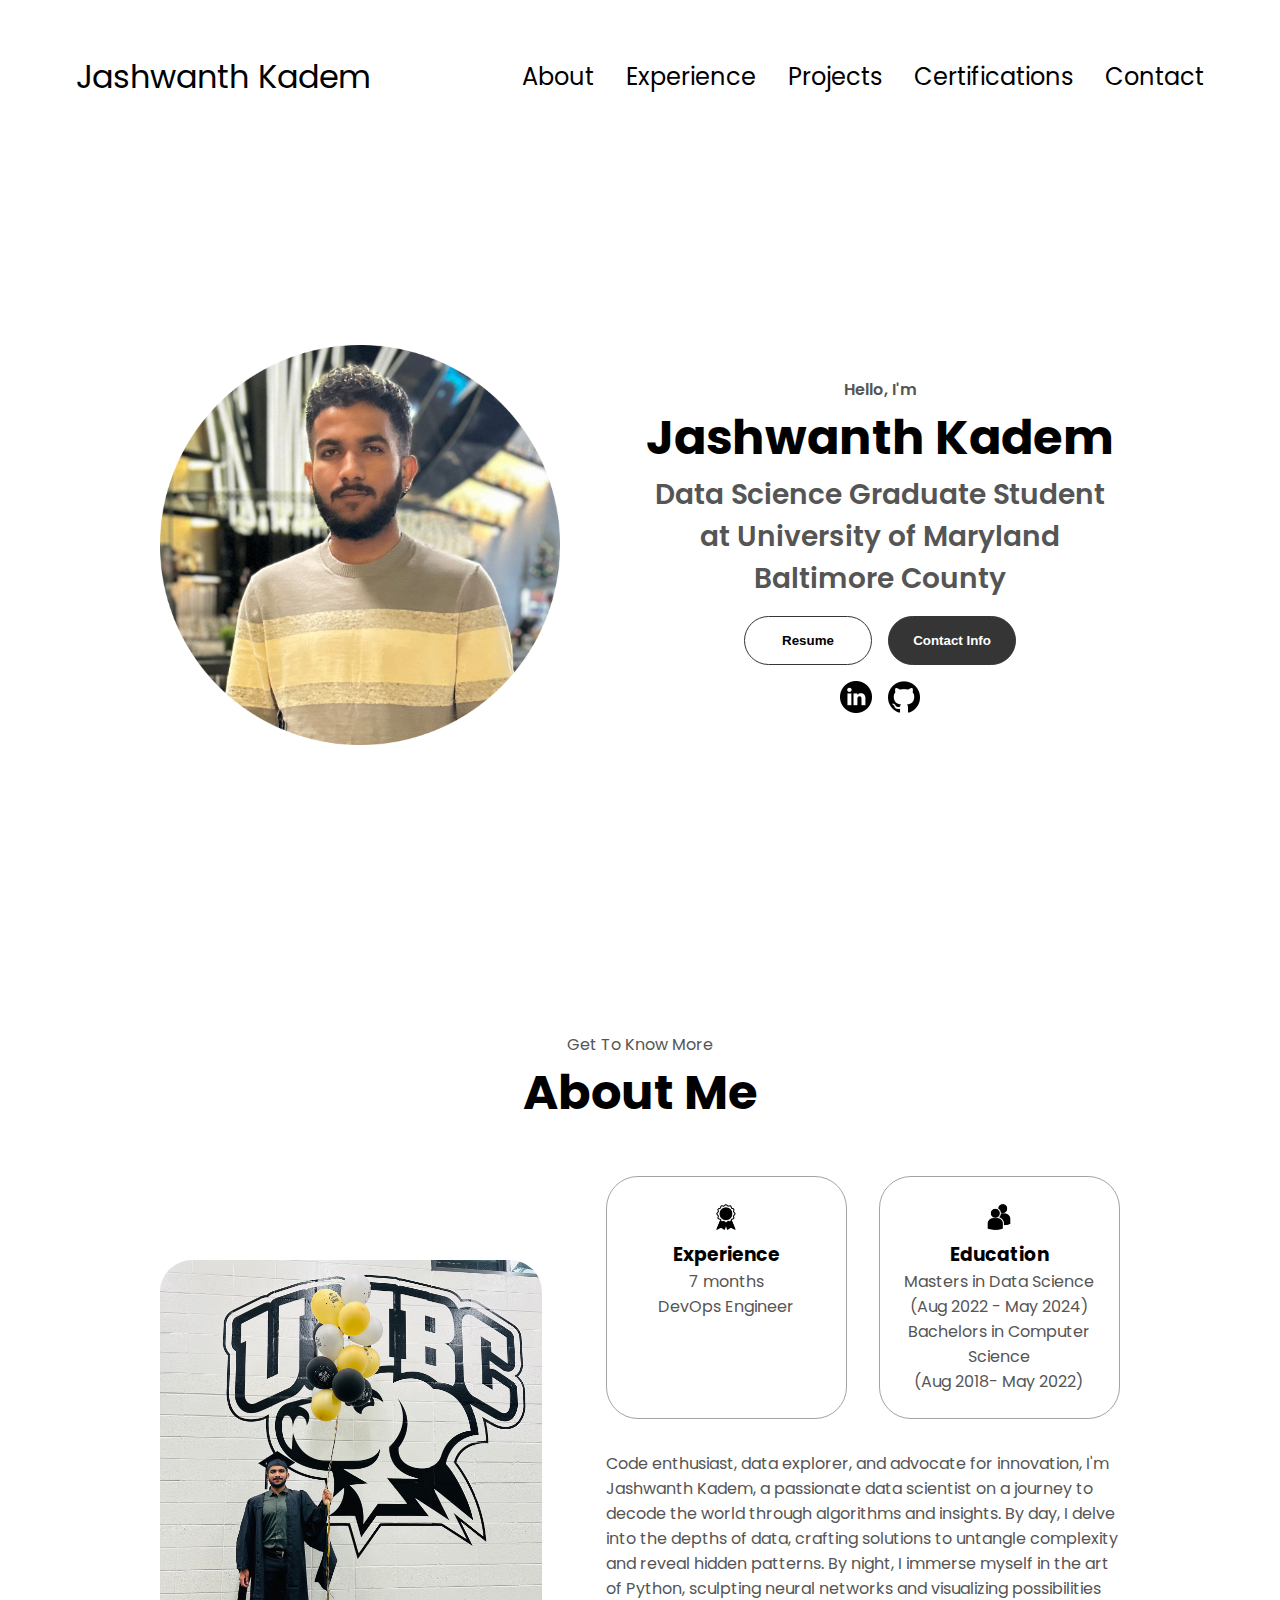
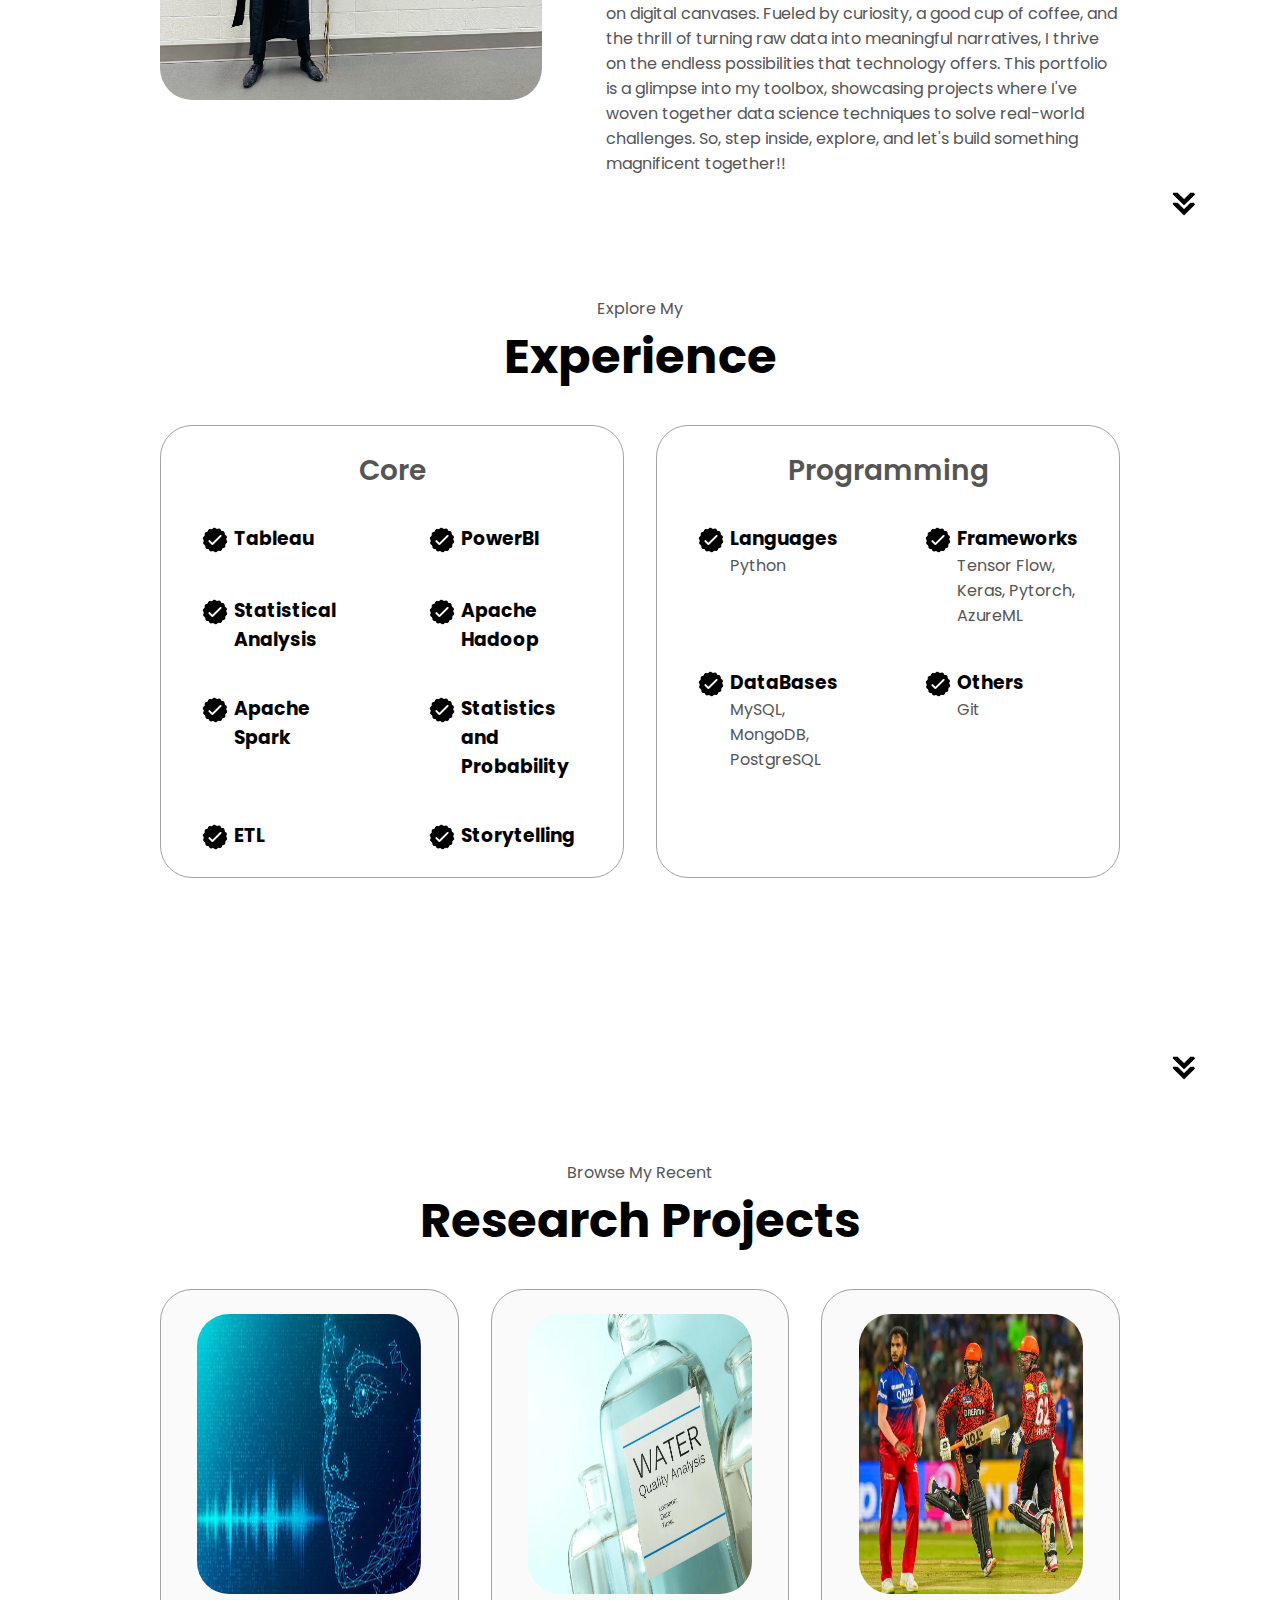
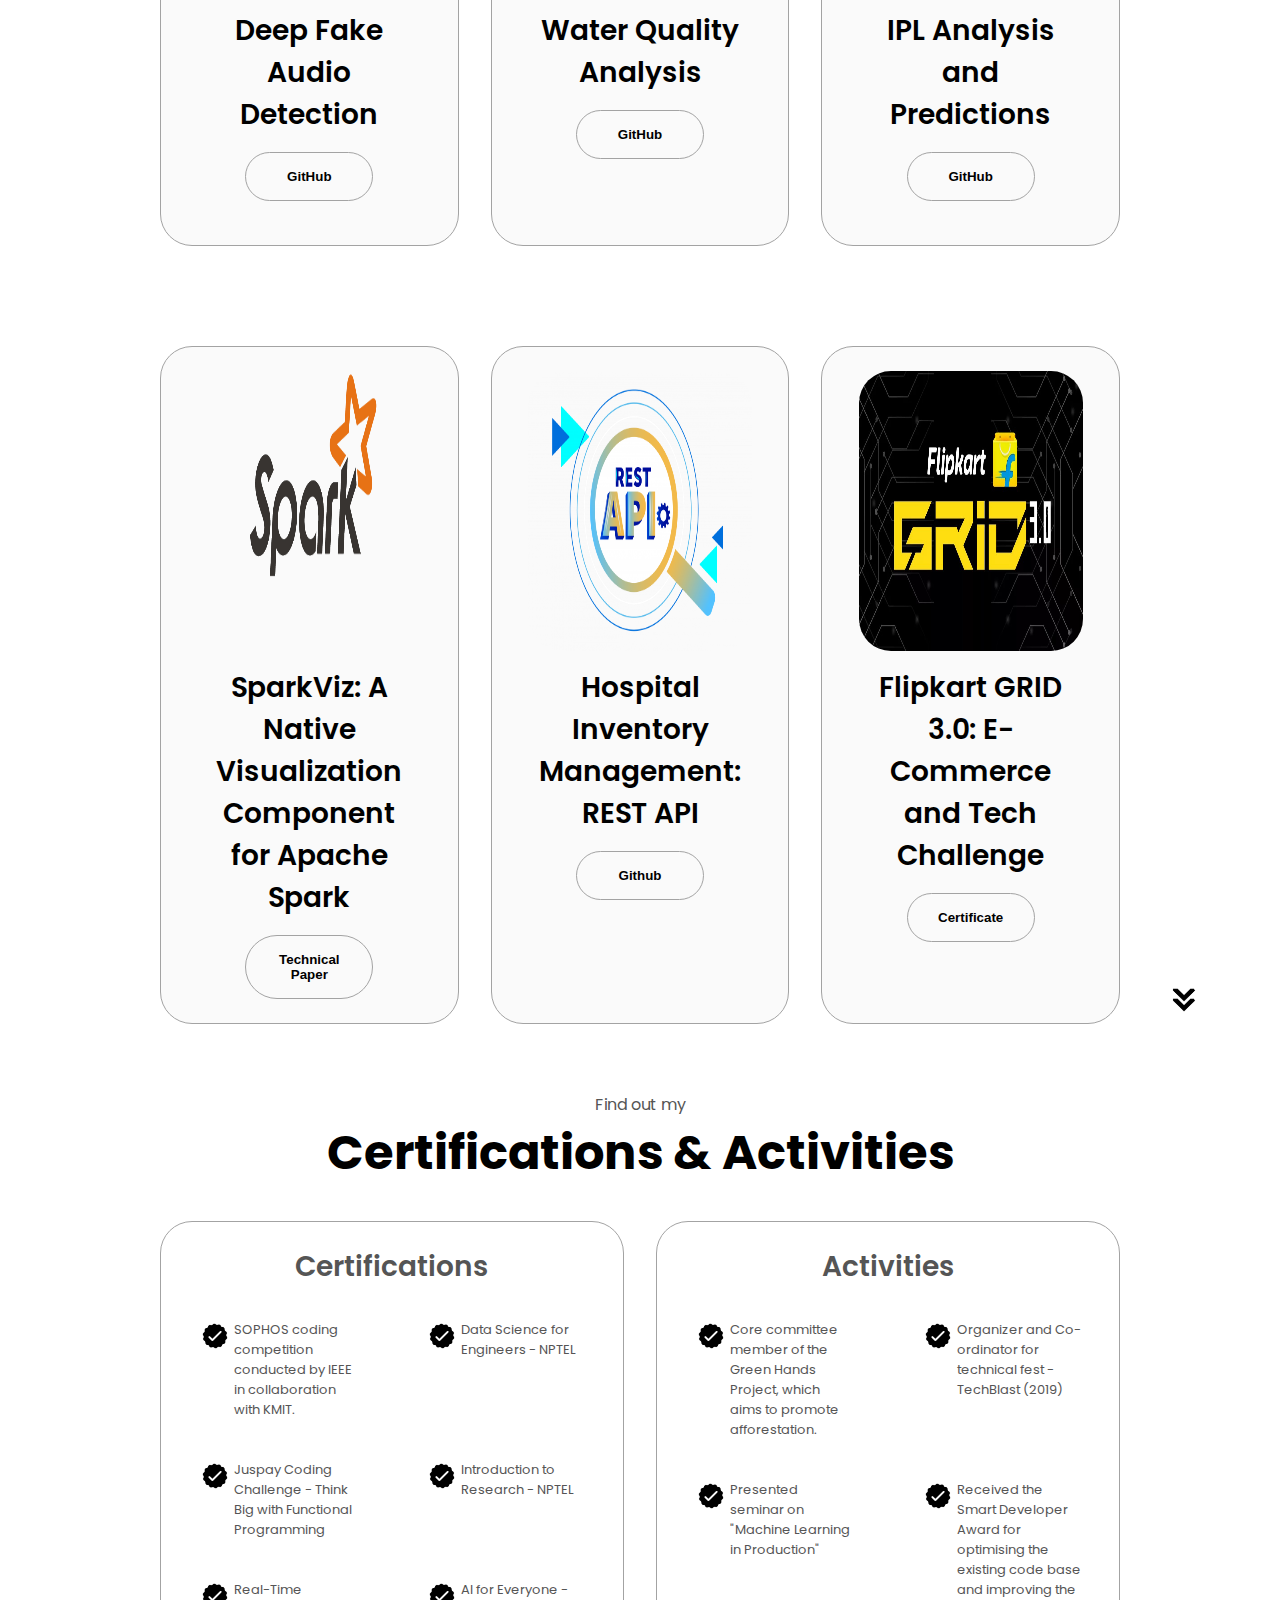
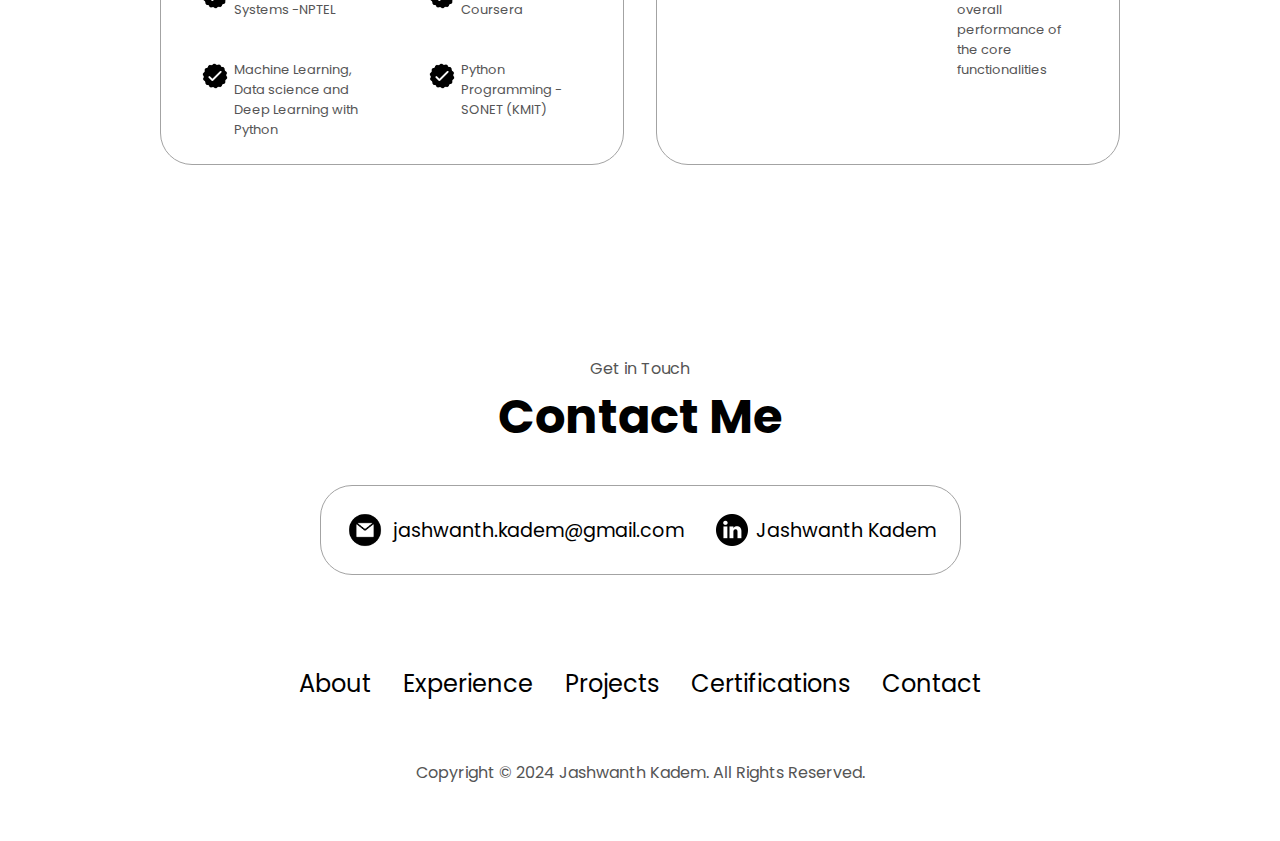
==== commit 4912d0ed: "Update index.html" ====
--- a/index.html
+++ b/index.html
@@ -77,13 +77,13 @@
       <p class="section__text__p1">Get To Know More</p>
       <h1 class="title">About Me</h1>
       <div class="section-container">
-<!--         <div class="section__pic-container">
+        <div class="section__pic-container">
           <img
-            src="./assets/about-me-pic.jpg"
+            src="./assets/About-me-pic.jpeg"
             alt="Profile picture"
             class="about-pic"
           />
-        </div> -->
+        </div>
         <div class="about-details-container">
           <div class="about-containers">
             <div class="details-container">
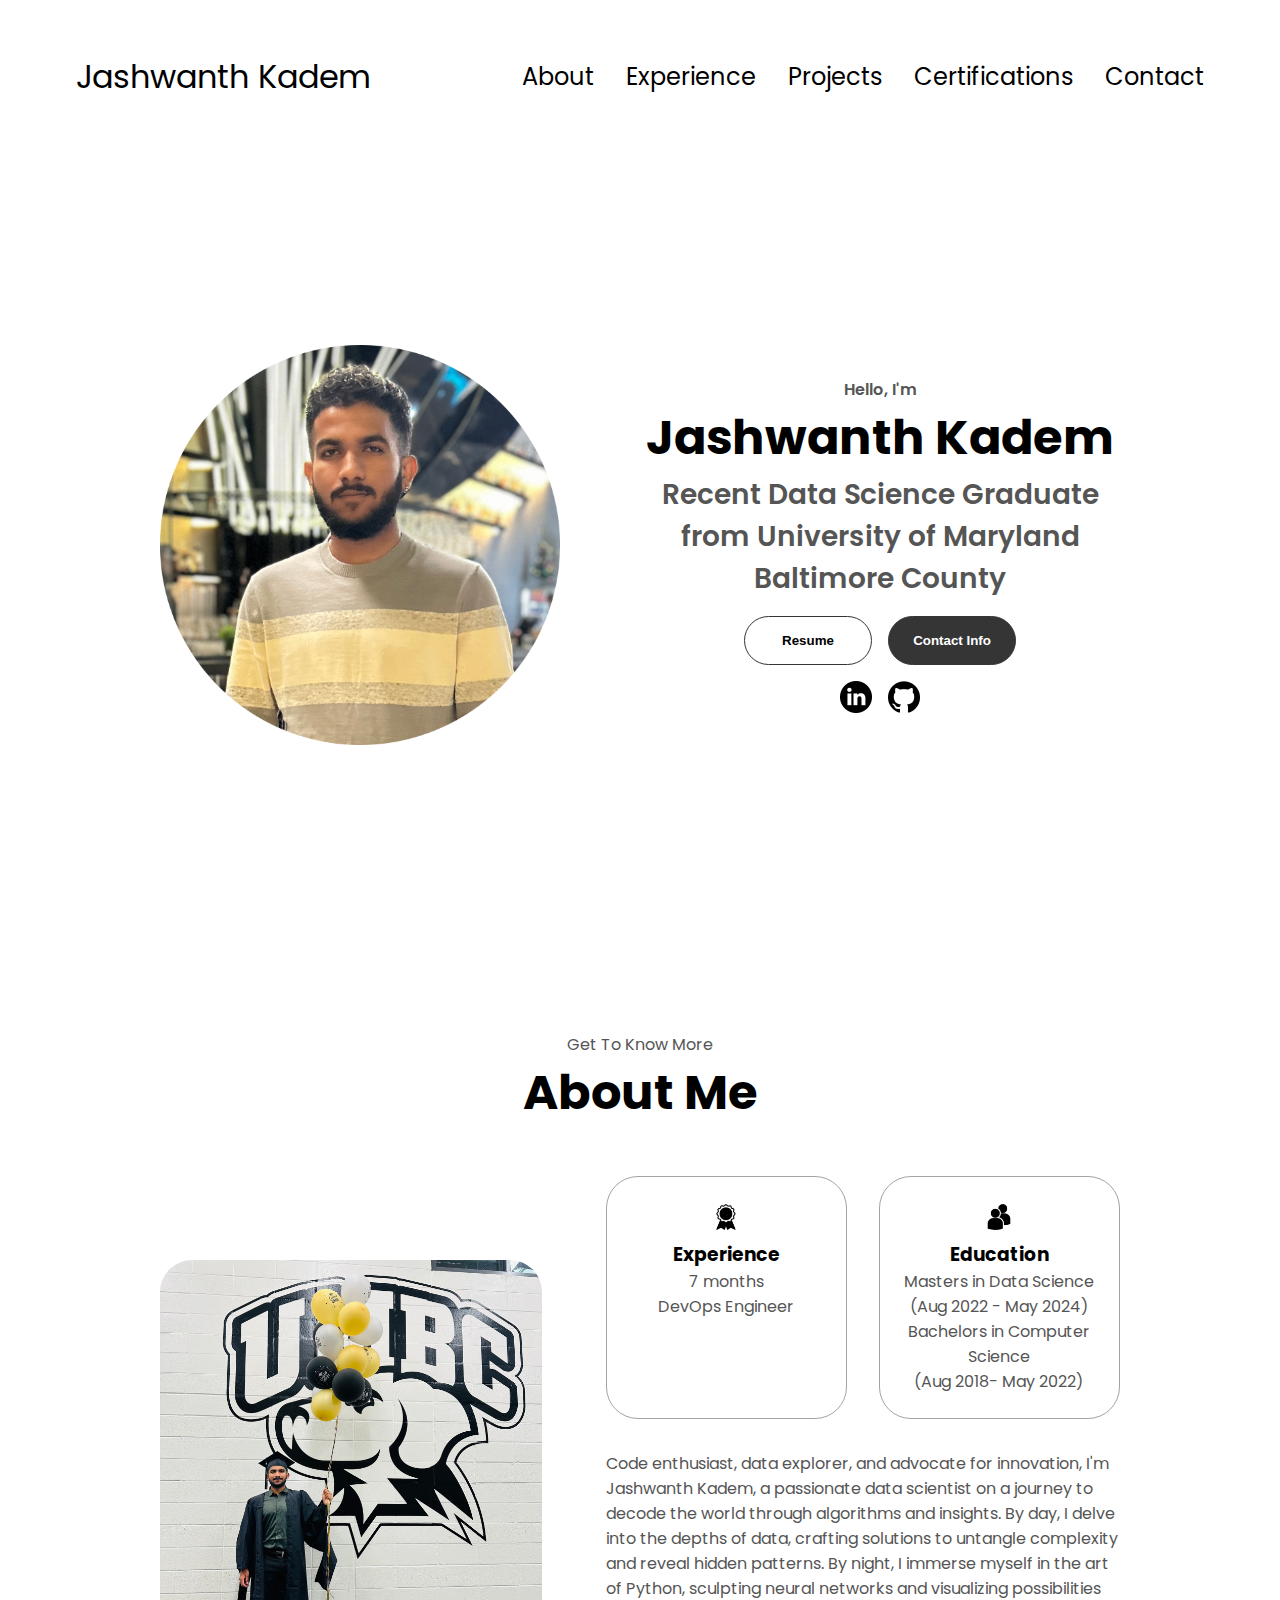
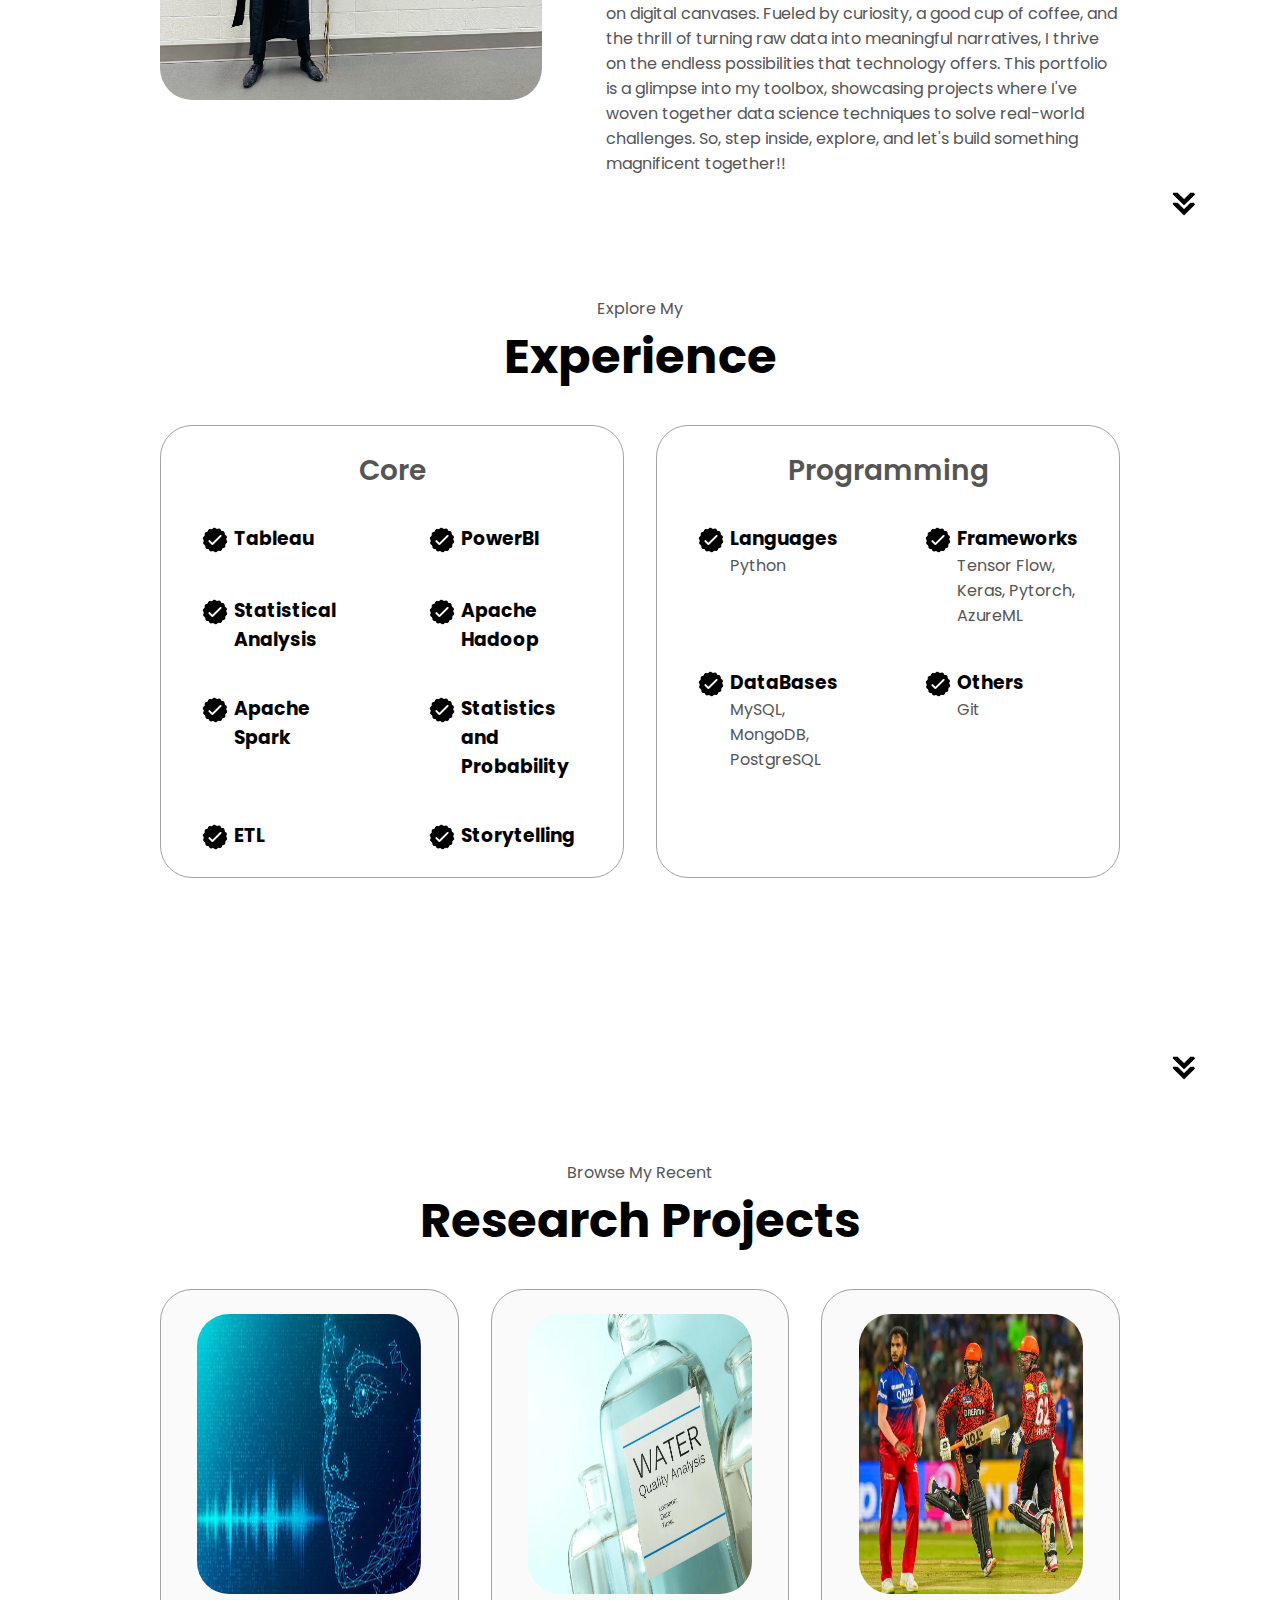
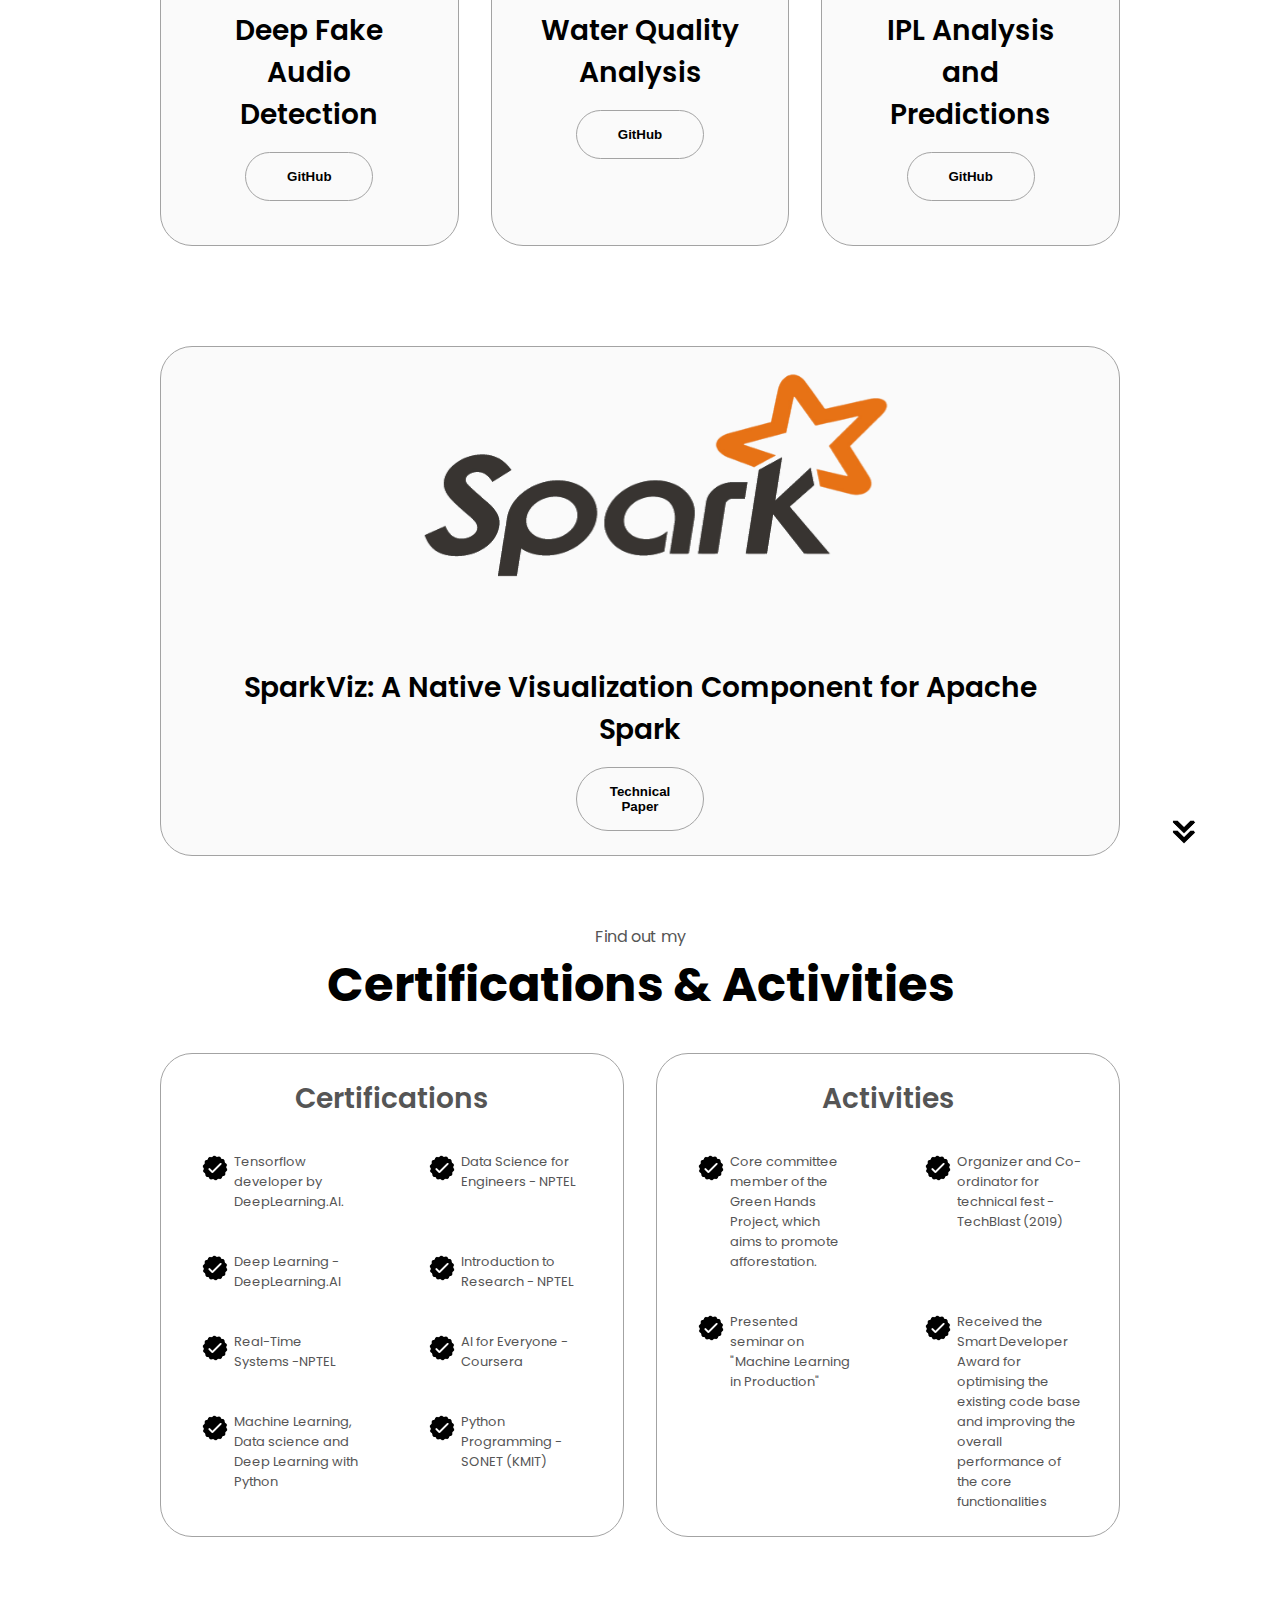
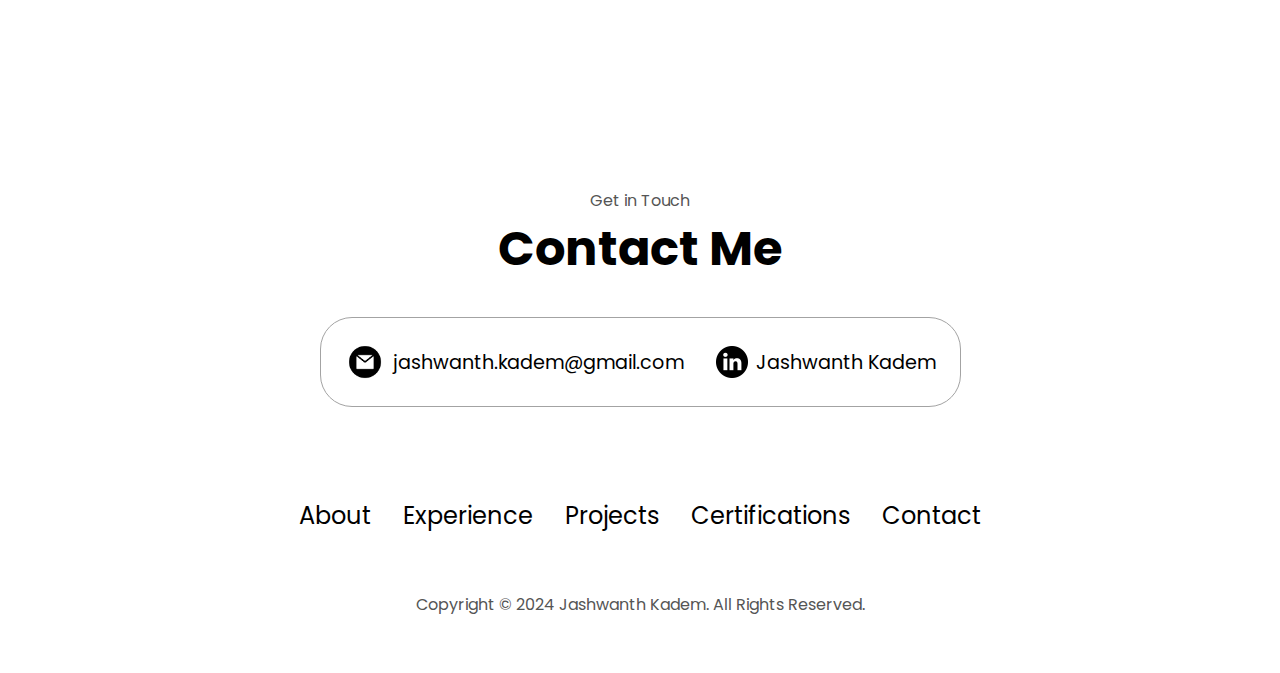
==== commit ec21da43: "Update index.html" ====
--- a/index.html
+++ b/index.html
@@ -45,7 +45,7 @@
       <div class="section__text">
         <p class="section__text__p1">Hello, I'm</p>
         <h1 class="title">Jashwanth Kadem</h1>
-        <p class="section__text__p2">Data Science Graduate Student at University of Maryland Baltimore County</p>
+        <p class="section__text__p2"> Recent Data Science Graduate from University of Maryland Baltimore County</p>
         <div class="btn-container">
           <button
             class="btn btn-color-2"
@@ -360,7 +360,7 @@
               
             </div>
           </div>
-          <div class="details-container color-container">
+    <!--      <div class="details-container color-container">
             <div class="article-container">
               <img style="height: 280px;"
                 src="./assets/micro.png"
@@ -397,7 +397,7 @@
             </div>
           </div>
         </div>
-      </div>
+      </div>   -->
       <img
         src="./assets/arrow.png"
         alt="Arrow icon"
@@ -420,7 +420,7 @@
                   class="icon"
                 />
                 
-                  <p>SOPHOS coding competition conducted by IEEE in collaboration with KMIT.</p>
+                  <p>Tensorflow developer by DeepLearning.AI.</p>
                 
               </article>
               <article>
@@ -440,7 +440,7 @@
                   class="icon"
                 />
                 
-                  <p>Juspay Coding Challenge - Think Big with Functional Programming </p>
+                  <p>Deep Learning - DeepLearning.AI </p>
                 
               </article>
               <article>
